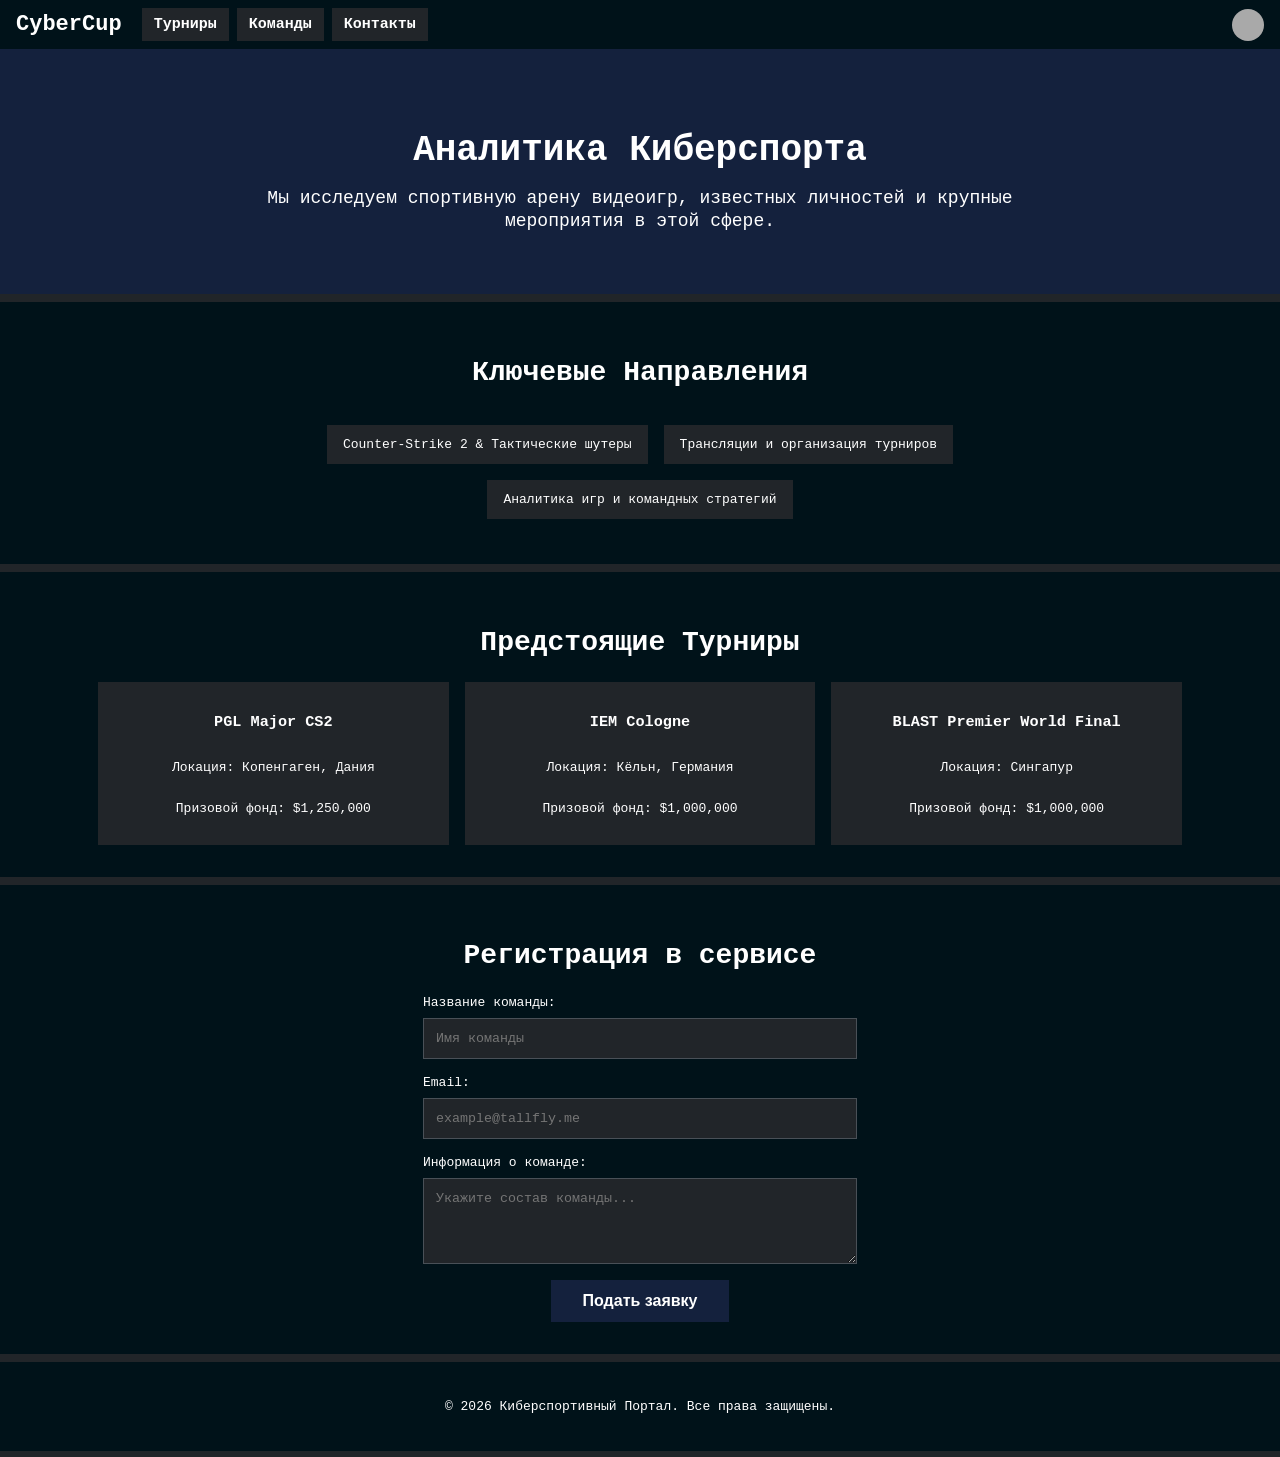
==== index.html @ 252ba39a "edited route to contact.html" ====
<!DOCTYPE html>
<html>
    <head>
        <meta charset="UTF-8">
        <meta name="viewport" content="width=device-width, initial-scale=1.0">
        <title>CyberCup</title>
        <link rel="stylesheet" href="css/style.css">
    </head>
    <body>
        <header class="navbar">
            <div class="nav-wrapper">
                <a href="index.html" class="logo">CyberCup</a>
                <nav>
                    <a class="nav-link" href="tournaments.html">Турниры</a>
                    <a class="nav-link" href="teams.html">Команды</a>
                    <a class="nav-link" href="contact.html">Контакты</a>
                </nav>
            </div>
            <div class="avatar">
                <div>&nbsp;</div>
            </div>
        </header>

        <div class="container">
            <section class="about-card">
                <div class="about-text">
                    <h1>Аналитика Киберспорта</h1>
                    <p>
                        Мы исследуем спортивную арену видеоигр, известных личностей
                        и крупные мероприятия в этой сфере.
                    </p>
                </div>
            </section>

            <section id="disciplines" class="card">
                <h2>Ключевые Направления</h2>
                <ul class="skills-list">
                    <li>Counter-Strike 2 & Тактические шутеры</li>
                    <li>Трансляции и организация турниров</li>
                    <li>Аналитика игр и командных стратегий</li>
                </ul>
            </section>

            <section id="tournaments" class="card">
                <h2>Предстоящие Турниры</h2>
                <div class="projects-grid">
                    <div class="project-card">
                        <h3>PGL Major CS2</h3>
                        <p>Локация: Копенгаген, Дания</p>
                        <p>Призовой фонд: $1,250,000</p>
                    </div>
                    <div class="project-card">
                        <h3>IEM Cologne</h3>
                        <p>Локация: Кёльн, Германия</p>
                        <p>Призовой фонд: $1,000,000</p>
                    </div>
                    <div class="project-card">
                        <h3>BLAST Premier World Final</h3>
                        <p>Локация: Сингапур</p>
                        <p>Призовой фонд: $1,000,000</p>
                    </div>
                </div>
            </section>

            <section id="contact" class="card">
                <h2>Регистрация в сервисе</h2>
                <form class="contact-form">
                    <div class="form-group">
                        <label for="name">Название команды:</label>
                        <input type="text" id="name" name="name" placeholder="Имя команды" required>
                    </div>
                    <div class="form-group">
                        <label for="email">Email:</label>
                        <input type="email" id="email" name="email" placeholder="example@tallfly.me" required>
                    </div>
                    <div class="form-group">
                        <label for="message">Информация о команде:</label>
                        <textarea id="message" name="message" rows="4" placeholder="Укажите состав команды..."></textarea>
                    </div>
                    <button type="submit" class="btn">Подать заявку</button>
                </form>
            </section>
            <footer class="footer">
                <p>&copy; 2026 Киберспортивный Портал. Все права защищены.</p>
            </footer>
        </div>
    </body>
</html>
---- css/style.css ----
*, *::before, *::after {
    box-sizing: border-box;
}

html {
    font-family: monospace;
}

body {
    background-color: #212529;
    color: white;
    margin: 0;
    overflow-x: hidden;
}

.navbar {
    display: flex;
    position: fixed;
    top: 0;
    left: 0;
    background-color: #001219;
    align-items: center;
    justify-content: space-between;
    width: 100%;
    z-index: 1000;
    padding: 8px 16px;
}

.nav-wrapper {
    display: flex;
    flex-direction: row;
    align-items: center;
    gap: 20px;
    flex-wrap: wrap;
}

.logo {
    color: white;
    text-decoration: none;
    font-size: 22px;
    font-weight: bold;
}

nav {
    display: flex;
    gap: 8px;
    flex-wrap: wrap;
}

.nav-link {
    text-decoration: none;
    background-color: #212529;
    color: white;
    font-size: 15px;
    font-weight: bold;
    padding: 8px 12px;
    transition: background-color 0.2s ease;
}

.nav-link:hover {
    background-color: #14213d;
}

.avatar {
    display: flex;
    background-color: darkgray;
    border-radius: 100%;
    min-width: 32px;
    height: 32px;
}

.container {
    display: flex;
    flex-direction: column;
    margin-top: 40px;
    gap: 8px;
    width: 100%;
}

.about-card {
    background-color: #14213d;
    color: white;
    padding: 60px 20px;
    text-align: center;
}

.about-text h1 {
    font-size: clamp(24px, 4vw, 36px);
    margin-bottom: 16px;
}

.about-text p {
    font-size: clamp(14px, 2vw, 18px);
    max-width: 750px;
    margin: 0 auto;
    line-height: 1.3;
}

.card {
    background-color: #001219;
    color: white;
    padding: 32px 16px;
    display: flex;
    flex-direction: column;
    align-items: center;
    width: 100%;
}

.card h2 {
    font-size: clamp(20px, 3vw, 28px);
    margin-bottom: 24px;
    text-align: center;
}

.projects-grid,
.tournaments-grid {
    display: grid;
    grid-template-columns: repeat(auto-fit, minmax(300px, 1fr));
    max-width: 1100px;
    width: 100%;
    gap: 16px;
    padding: 0 8px;
}

.teams-grid {
    display: grid;
    grid-template-columns: repeat(auto-fit, minmax(260px, 1fr));
    max-width: 1200px;
    width: 100%;
    gap: 16px;
    padding: 0 8px;
}

.project-card,
.tournament-card,
.team-card {
    background-color: #212529;
    color: white;
    padding: 16px;
    text-align: center;
    display: flex;
    flex-direction: column;
    justify-content: center;
    align-items: center;
}

.team-card img,
.tournament-card img {
    max-width: 100%;
    height: auto;
    object-fit: cover;
}

.skills-list {
    display: flex;
    flex-wrap: wrap;
    justify-content: center;
    gap: 16px;
    padding: 0;
    list-style: none;
    max-width: 900px;
}

.skills-list li {
    background-color: #212529;
    padding: 12px 16px;
    text-align: center;
}

.contact-form {
    display: flex;
    flex-direction: column;
    align-items: center;
    width: 100%;
}

.form-group {
    display: flex;
    flex-direction: column;
    margin-bottom: 16px;
    width: 100%;
    max-width: 450px;
    gap: 8px;
    padding: 0 8px;
}

.form-group input,
.form-group textarea {
    width: 100%;
    padding: 12px;
    border: 1px solid #495057;
    background-color: #212529;
    color: white;
    font-family: inherit;
}

.btn {
    background-color: #14213d;
    color: white;
    border: none;
    padding: 12px 32px;
    font-size: 16px;
    font-weight: bold;
    cursor: pointer;
    transition: background 0.2s ease;
}

.btn:hover {
    background-color: #1d3557;
}

.footer {
    display: flex;
    align-items: center;
    justify-content: center;
    background-color: #001219;
    color: white;
    padding: 24px 16px;
    text-align: center;
}

@media screen and (max-width: 768px) {
    .container {
        margin-top: 45px;
    }

    .navbar {
        padding: 10px 12px;
    }

    .skills-list {
        flex-direction: column;
        width: 100%;
        max-width: 320px;
    }

    .skills-list li {
        width: 100%;
    }
}

@media screen and (max-width: 480px) {
    .container {
        margin-top: 60px;
    }

    .nav-wrapper {
        justify-content: center;
        gap: 12px;
    }

    .navbar {
        justify-content: center;
        gap: 12px;
    }

    .avatar {
        display: none;
    }

    nav {
        justify-content: center;
        width: 100%;
    }

    .nav-link {
        font-size: 14px;
        padding: 6px 10px;
    }

    .projects-grid,
    .tournaments-grid,
    .teams-grid {
        grid-template-columns: 1fr;
    }
}
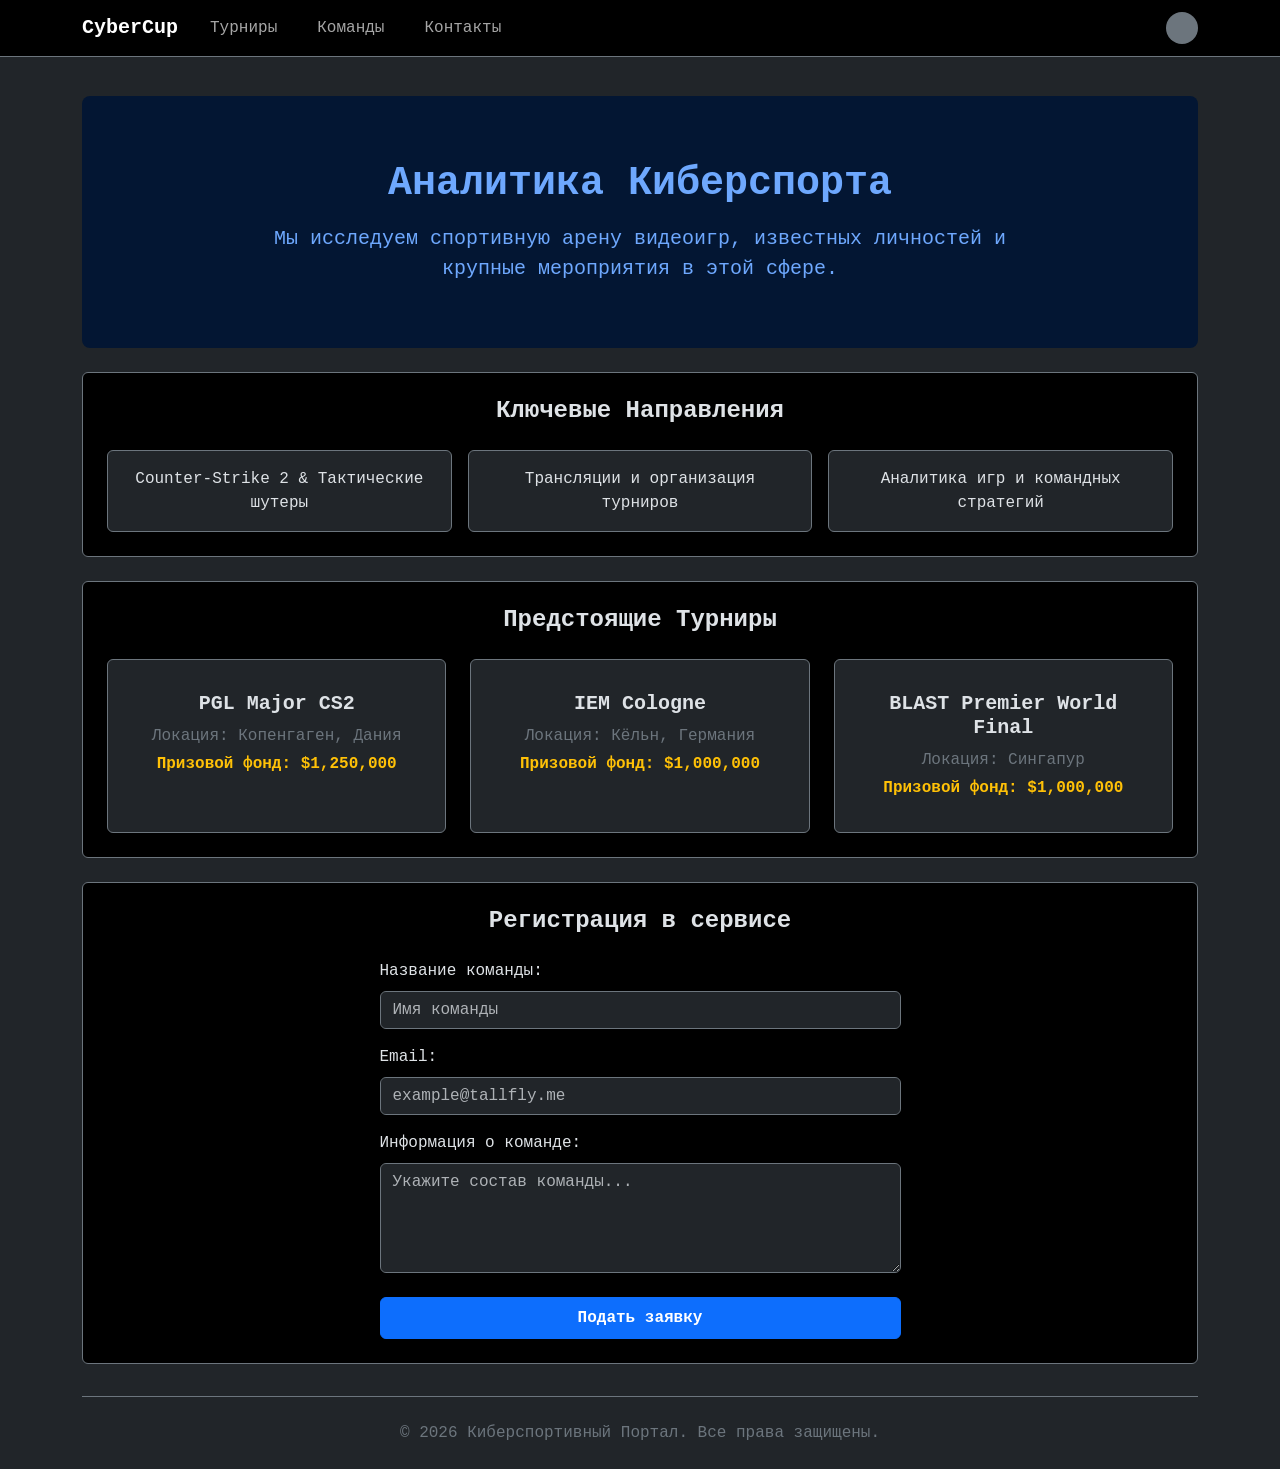
==== commit 8481ab14: "upd: bootstrap instead of css" ====
--- a/index.html
+++ b/index.html
@@ -1,88 +1,132 @@
 <!DOCTYPE html>
-<html>
-    <head>
-        <meta charset="UTF-8">
-        <meta name="viewport" content="width=device-width, initial-scale=1.0">
-        <title>CyberCup</title>
-        <link rel="stylesheet" href="css/style.css">
-    </head>
-    <body>
-        <header class="navbar">
-            <div class="nav-wrapper">
-                <a href="index.html" class="logo">CyberCup</a>
-                <nav>
-                    <a class="nav-link" href="tournaments.html">Турниры</a>
-                    <a class="nav-link" href="teams.html">Команды</a>
-                    <a class="nav-link" href="contact.html">Контакты</a>
-                </nav>
+<html lang="ru" data-bs-theme="dark">
+<head>
+    <meta charset="UTF-8">
+    <meta name="viewport" content="width=device-width, initial-scale=1.0">
+    <title>CyberCup</title>
+    <link href="https://cdn.jsdelivr.net/npm/bootstrap@5.3.3/dist/css/bootstrap.min.css" rel="stylesheet">
+    <link rel="stylesheet" href="css/style.css">
+</head>
+<body class="font-monospace bg-dark text-light">
+    <nav class="navbar navbar-expand-lg bg-black border-bottom border-secondary fixed-top">
+        <div class="container">
+            <a class="navbar-brand fw-bold tracking-wider" href="index.html">CyberCup</a>
+
+            <button class="navbar-toggler" type="button" data-bs-toggle="collapse" data-bs-target="#mainNavbar" aria-controls="mainNavbar" aria-expanded="false" aria-label="Навигация">
+                <span class="navbar-toggler-icon"></span>
+            </button>
+
+            <div class="collapse navbar-collapse" id="mainNavbar">
+                <ul class="navbar-nav me-auto mb-2 mb-lg-0 gap-lg-2">
+                    <li class="nav-item">
+                        <a class="nav-link px-3" href="tournaments.html">Турниры</a>
+                    </li>
+                    <li class="nav-item">
+                        <a class="nav-link px-3" href="teams.html">Команды</a>
+                    </li>
+                    <li class="nav-item">
+                        <a class="nav-link px-3" href="contact.html">Контакты</a>
+                    </li>
+                </ul>
+                <div class="d-none d-lg-block">
+                    <div class="rounded-circle bg-secondary" style="width: 32px; height: 32px;"></div>
+                </div>
             </div>
-            <div class="avatar">
-                <div>&nbsp;</div>
+        </div>
+    </nav>
+
+    <main class="container pt-5 mt-5 d-flex flex-column gap-4">
+        <section class="card bg-primary-subtle text-primary-emphasis border-0 py-5 px-3 text-center rounded-3">
+            <div class="card-body">
+                <h1 class="display-6 fw-bold mb-3">Аналитика Киберспорта</h1>
+                <p class="lead mx-auto mb-0" style="max-width: 750px;">
+                    Мы исследуем спортивную арену видеоигр, известных личностей и крупные мероприятия в этой сфере.
+                </p>
             </div>
-        </header>
+        </section>
 
-        <div class="container">
-            <section class="about-card">
-                <div class="about-text">
-                    <h1>Аналитика Киберспорта</h1>
-                    <p>
-                        Мы исследуем спортивную арену видеоигр, известных личностей
-                        и крупные мероприятия в этой сфере.
-                    </p>
-                </div>
-            </section>
-
-            <section id="disciplines" class="card">
-                <h2>Ключевые Направления</h2>
-                <ul class="skills-list">
-                    <li>Counter-Strike 2 & Тактические шутеры</li>
-                    <li>Трансляции и организация турниров</li>
-                    <li>Аналитика игр и командных стратегий</li>
-                </ul>
-            </section>
-
-            <section id="tournaments" class="card">
-                <h2>Предстоящие Турниры</h2>
-                <div class="projects-grid">
-                    <div class="project-card">
-                        <h3>PGL Major CS2</h3>
-                        <p>Локация: Копенгаген, Дания</p>
-                        <p>Призовой фонд: $1,250,000</p>
-                    </div>
-                    <div class="project-card">
-                        <h3>IEM Cologne</h3>
-                        <p>Локация: Кёльн, Германия</p>
-                        <p>Призовой фонд: $1,000,000</p>
-                    </div>
-                    <div class="project-card">
-                        <h3>BLAST Premier World Final</h3>
-                        <p>Локация: Сингапур</p>
-                        <p>Призовой фонд: $1,000,000</p>
+        <section id="disciplines" class="card bg-black border-secondary p-4 text-center">
+            <h2 class="h4 fw-bold mb-4">Ключевые Направления</h2>
+            <div class="row g-3 justify-content-center">
+                <div class="col-12 col-md-4">
+                    <div class="p-3 bg-dark rounded border border-secondary">
+                        Counter-Strike 2 & Тактические шутеры
                     </div>
                 </div>
-            </section>
+                <div class="col-12 col-md-4">
+                    <div class="p-3 bg-dark rounded border border-secondary">
+                        Трансляции и организация турниров
+                    </div>
+                </div>
+                <div class="col-12 col-md-4">
+                    <div class="p-3 bg-dark rounded border border-secondary">
+                        Аналитика игр и командных стратегий
+                    </div>
+                </div>
+            </div>
+        </section>
 
-            <section id="contact" class="card">
-                <h2>Регистрация в сервисе</h2>
-                <form class="contact-form">
-                    <div class="form-group">
-                        <label for="name">Название команды:</label>
-                        <input type="text" id="name" name="name" placeholder="Имя команды" required>
+        <section id="tournaments" class="card bg-black border-secondary p-4">
+            <h2 class="h4 fw-bold mb-4 text-center">Предстоящие Турниры</h2>
+            <div class="row g-4">
+                <div class="col-12 col-md-4">
+                    <div class="card bg-dark border-secondary h-100 text-center p-3">
+                        <div class="card-body">
+                            <h3 class="h5 card-title fw-bold">PGL Major CS2</h3>
+                            <p class="card-text text-secondary mb-1">Локация: Копенгаген, Дания</p>
+                            <p class="card-text fw-semibold text-warning">Призовой фонд: $1,250,000</p>
+                        </div>
                     </div>
-                    <div class="form-group">
-                        <label for="email">Email:</label>
-                        <input type="email" id="email" name="email" placeholder="example@tallfly.me" required>
+                </div>
+                <div class="col-12 col-md-4">
+                    <div class="card bg-dark border-secondary h-100 text-center p-3">
+                        <div class="card-body">
+                            <h3 class="h5 card-title fw-bold">IEM Cologne</h3>
+                            <p class="card-text text-secondary mb-1">Локация: Кёльн, Германия</p>
+                            <p class="card-text fw-semibold text-warning">Призовой фонд: $1,000,000</p>
+                        </div>
                     </div>
-                    <div class="form-group">
-                        <label for="message">Информация о команде:</label>
-                        <textarea id="message" name="message" rows="4" placeholder="Укажите состав команды..."></textarea>
+                </div>
+                <div class="col-12 col-md-4">
+                    <div class="card bg-dark border-secondary h-100 text-center p-3">
+                        <div class="card-body">
+                            <h3 class="h5 card-title fw-bold">BLAST Premier World Final</h3>
+                            <p class="card-text text-secondary mb-1">Локация: Сингапур</p>
+                            <p class="card-text fw-semibold text-warning">Призовой фонд: $1,000,000</p>
+                        </div>
                     </div>
-                    <button type="submit" class="btn">Подать заявку</button>
-                </form>
-            </section>
-            <footer class="footer">
-                <p>&copy; 2026 Киберспортивный Портал. Все права защищены.</p>
-            </footer>
-        </div>
-    </body>
+                </div>
+            </div>
+        </section>
+
+        <section id="contact" class="card bg-black border-secondary p-4">
+            <h2 class="h4 fw-bold mb-4 text-center">Регистрация в сервисе</h2>
+            <div class="row justify-content-center">
+                <div class="col-12 col-md-8 col-lg-6">
+                    <form>
+                        <div class="mb-3">
+                            <label for="name" class="form-label">Название команды:</label>
+                            <input type="text" class="form-control bg-dark text-light border-secondary" id="name" placeholder="Имя команды" required>
+                        </div>
+                        <div class="mb-3">
+                            <label for="email" class="form-label">Email:</label>
+                            <input type="email" class="form-control bg-dark text-light border-secondary" id="email" placeholder="example@tallfly.me" required>
+                        </div>
+                        <div class="mb-4">
+                            <label for="message" class="form-label">Информация о команде:</label>
+                            <textarea class="form-control bg-dark text-light border-secondary" id="message" rows="4" placeholder="Укажите состав команды..."></textarea>
+                        </div>
+                        <button type="submit" class="btn btn-primary w-100 py-2 fw-bold">Подать заявку</button>
+                    </form>
+                </div>
+            </div>
+        </section>
+
+        <footer class="text-center py-4 text-secondary border-top border-secondary mt-2">
+            <p class="mb-0">&copy; 2026 Киберспортивный Портал. Все права защищены.</p>
+        </footer>
+
+    </main>
+    <script src="https://cdn.jsdelivr.net/npm/bootstrap@5.3.3/dist/js/bootstrap.bundle.min.js"></script>
+</body>
 </html>
--- a/css/style.css
+++ b/css/style.css
@@ -1,276 +1,14 @@
-*, *::before, *::after {
-    box-sizing: border-box;
+body {
+    font-family: monospace, sans-serif;
 }
 
-html {
-    font-family: monospace;
-}
-
-body {
-    background-color: #212529;
-    color: white;
-    margin: 0;
-    overflow-x: hidden;
-}
-
-.navbar {
-    display: flex;
-    position: fixed;
-    top: 0;
-    left: 0;
-    background-color: #001219;
-    align-items: center;
-    justify-content: space-between;
-    width: 100%;
-    z-index: 1000;
-    padding: 8px 16px;
-}
-
-.nav-wrapper {
-    display: flex;
-    flex-direction: row;
-    align-items: center;
-    gap: 20px;
-    flex-wrap: wrap;
-}
-
-.logo {
-    color: white;
-    text-decoration: none;
-    font-size: 22px;
-    font-weight: bold;
-}
-
-nav {
-    display: flex;
-    gap: 8px;
-    flex-wrap: wrap;
-}
-
-.nav-link {
-    text-decoration: none;
-    background-color: #212529;
-    color: white;
-    font-size: 15px;
-    font-weight: bold;
-    padding: 8px 12px;
+.navbar .nav-link {
+    border-radius: 4px;
     transition: background-color 0.2s ease;
 }
 
-.nav-link:hover {
+.navbar .nav-link:hover,
+.navbar .nav-link.active {
     background-color: #14213d;
+    color: #fff !important;
 }
-
-.avatar {
-    display: flex;
-    background-color: darkgray;
-    border-radius: 100%;
-    min-width: 32px;
-    height: 32px;
-}
-
-.container {
-    display: flex;
-    flex-direction: column;
-    margin-top: 40px;
-    gap: 8px;
-    width: 100%;
-}
-
-.about-card {
-    background-color: #14213d;
-    color: white;
-    padding: 60px 20px;
-    text-align: center;
-}
-
-.about-text h1 {
-    font-size: clamp(24px, 4vw, 36px);
-    margin-bottom: 16px;
-}
-
-.about-text p {
-    font-size: clamp(14px, 2vw, 18px);
-    max-width: 750px;
-    margin: 0 auto;
-    line-height: 1.3;
-}
-
-.card {
-    background-color: #001219;
-    color: white;
-    padding: 32px 16px;
-    display: flex;
-    flex-direction: column;
-    align-items: center;
-    width: 100%;
-}
-
-.card h2 {
-    font-size: clamp(20px, 3vw, 28px);
-    margin-bottom: 24px;
-    text-align: center;
-}
-
-.projects-grid,
-.tournaments-grid {
-    display: grid;
-    grid-template-columns: repeat(auto-fit, minmax(300px, 1fr));
-    max-width: 1100px;
-    width: 100%;
-    gap: 16px;
-    padding: 0 8px;
-}
-
-.teams-grid {
-    display: grid;
-    grid-template-columns: repeat(auto-fit, minmax(260px, 1fr));
-    max-width: 1200px;
-    width: 100%;
-    gap: 16px;
-    padding: 0 8px;
-}
-
-.project-card,
-.tournament-card,
-.team-card {
-    background-color: #212529;
-    color: white;
-    padding: 16px;
-    text-align: center;
-    display: flex;
-    flex-direction: column;
-    justify-content: center;
-    align-items: center;
-}
-
-.team-card img,
-.tournament-card img {
-    max-width: 100%;
-    height: auto;
-    object-fit: cover;
-}
-
-.skills-list {
-    display: flex;
-    flex-wrap: wrap;
-    justify-content: center;
-    gap: 16px;
-    padding: 0;
-    list-style: none;
-    max-width: 900px;
-}
-
-.skills-list li {
-    background-color: #212529;
-    padding: 12px 16px;
-    text-align: center;
-}
-
-.contact-form {
-    display: flex;
-    flex-direction: column;
-    align-items: center;
-    width: 100%;
-}
-
-.form-group {
-    display: flex;
-    flex-direction: column;
-    margin-bottom: 16px;
-    width: 100%;
-    max-width: 450px;
-    gap: 8px;
-    padding: 0 8px;
-}
-
-.form-group input,
-.form-group textarea {
-    width: 100%;
-    padding: 12px;
-    border: 1px solid #495057;
-    background-color: #212529;
-    color: white;
-    font-family: inherit;
-}
-
-.btn {
-    background-color: #14213d;
-    color: white;
-    border: none;
-    padding: 12px 32px;
-    font-size: 16px;
-    font-weight: bold;
-    cursor: pointer;
-    transition: background 0.2s ease;
-}
-
-.btn:hover {
-    background-color: #1d3557;
-}
-
-.footer {
-    display: flex;
-    align-items: center;
-    justify-content: center;
-    background-color: #001219;
-    color: white;
-    padding: 24px 16px;
-    text-align: center;
-}
-
-@media screen and (max-width: 768px) {
-    .container {
-        margin-top: 45px;
-    }
-
-    .navbar {
-        padding: 10px 12px;
-    }
-
-    .skills-list {
-        flex-direction: column;
-        width: 100%;
-        max-width: 320px;
-    }
-
-    .skills-list li {
-        width: 100%;
-    }
-}
-
-@media screen and (max-width: 480px) {
-    .container {
-        margin-top: 60px;
-    }
-
-    .nav-wrapper {
-        justify-content: center;
-        gap: 12px;
-    }
-
-    .navbar {
-        justify-content: center;
-        gap: 12px;
-    }
-
-    .avatar {
-        display: none;
-    }
-
-    nav {
-        justify-content: center;
-        width: 100%;
-    }
-
-    .nav-link {
-        font-size: 14px;
-        padding: 6px 10px;
-    }
-
-    .projects-grid,
-    .tournaments-grid,
-    .teams-grid {
-        grid-template-columns: 1fr;
-    }
-}
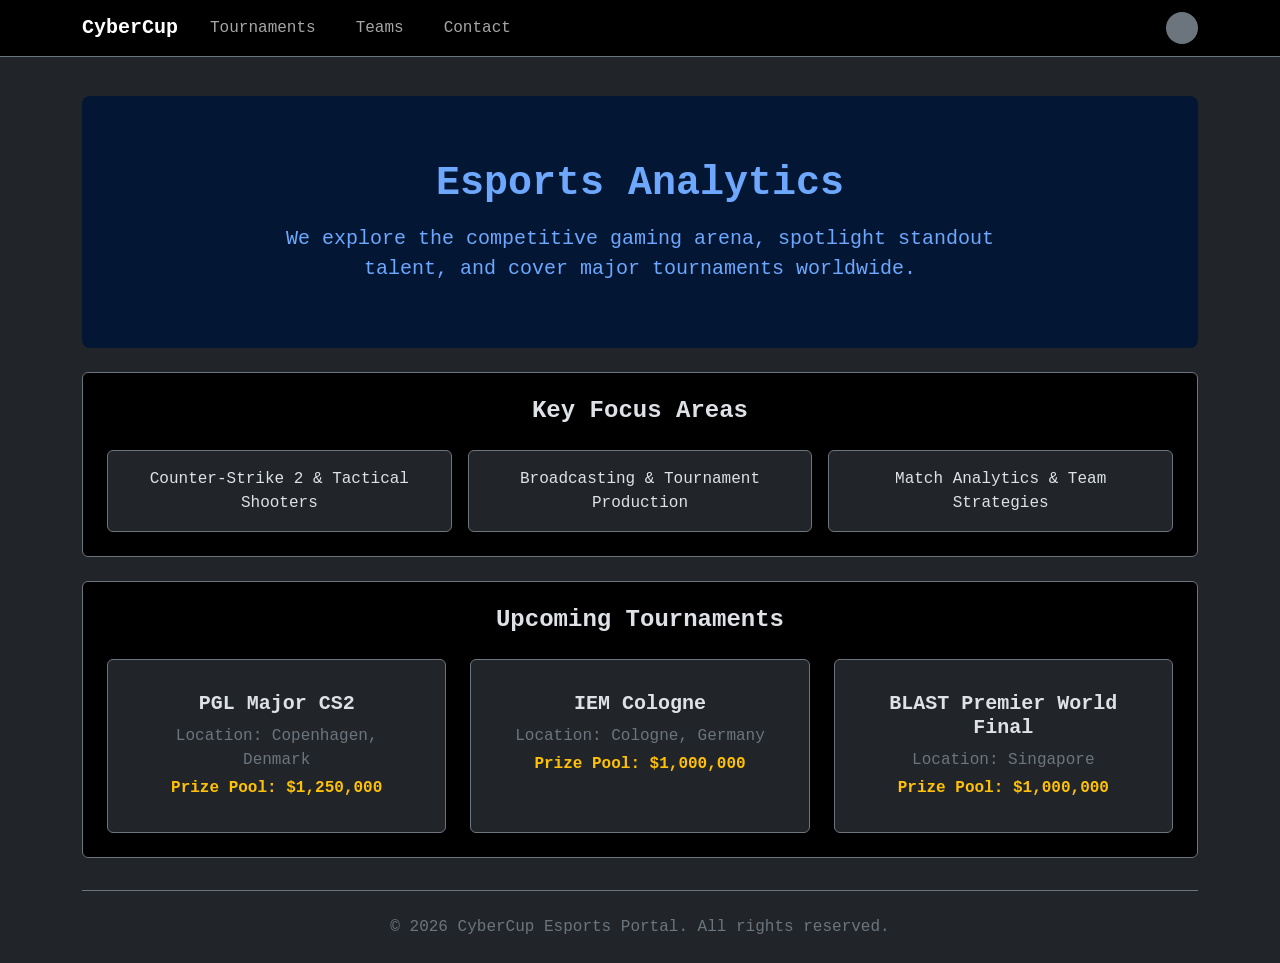
==== commit 917fbcf7: "upd: english localization" ====
--- a/index.html
+++ b/index.html
@@ -1,5 +1,5 @@
 <!DOCTYPE html>
-<html lang="ru" data-bs-theme="dark">
+<html lang="en" data-bs-theme="dark">
 <head>
     <meta charset="UTF-8">
     <meta name="viewport" content="width=device-width, initial-scale=1.0">
@@ -12,20 +12,20 @@
         <div class="container">
             <a class="navbar-brand fw-bold tracking-wider" href="index.html">CyberCup</a>
 
-            <button class="navbar-toggler" type="button" data-bs-toggle="collapse" data-bs-target="#mainNavbar" aria-controls="mainNavbar" aria-expanded="false" aria-label="Навигация">
+            <button class="navbar-toggler" type="button" data-bs-toggle="collapse" data-bs-target="#mainNavbar" aria-controls="mainNavbar" aria-expanded="false" aria-label="Toggle navigation">
                 <span class="navbar-toggler-icon"></span>
             </button>
 
             <div class="collapse navbar-collapse" id="mainNavbar">
                 <ul class="navbar-nav me-auto mb-2 mb-lg-0 gap-lg-2">
                     <li class="nav-item">
-                        <a class="nav-link px-3" href="tournaments.html">Турниры</a>
+                        <a class="nav-link px-3" href="tournaments.html">Tournaments</a>
                     </li>
                     <li class="nav-item">
-                        <a class="nav-link px-3" href="teams.html">Команды</a>
+                        <a class="nav-link px-3" href="teams.html">Teams</a>
                     </li>
                     <li class="nav-item">
-                        <a class="nav-link px-3" href="contact.html">Контакты</a>
+                        <a class="nav-link px-3" href="contact.html">Contact</a>
                     </li>
                 </ul>
                 <div class="d-none d-lg-block">
@@ -38,43 +38,43 @@
     <main class="container pt-5 mt-5 d-flex flex-column gap-4">
         <section class="card bg-primary-subtle text-primary-emphasis border-0 py-5 px-3 text-center rounded-3">
             <div class="card-body">
-                <h1 class="display-6 fw-bold mb-3">Аналитика Киберспорта</h1>
+                <h1 class="display-6 fw-bold mb-3">Esports Analytics</h1>
                 <p class="lead mx-auto mb-0" style="max-width: 750px;">
-                    Мы исследуем спортивную арену видеоигр, известных личностей и крупные мероприятия в этой сфере.
+                    We explore the competitive gaming arena, spotlight standout talent, and cover major tournaments worldwide.
                 </p>
             </div>
         </section>
 
         <section id="disciplines" class="card bg-black border-secondary p-4 text-center">
-            <h2 class="h4 fw-bold mb-4">Ключевые Направления</h2>
+            <h2 class="h4 fw-bold mb-4">Key Focus Areas</h2>
             <div class="row g-3 justify-content-center">
                 <div class="col-12 col-md-4">
                     <div class="p-3 bg-dark rounded border border-secondary">
-                        Counter-Strike 2 & Тактические шутеры
+                        Counter-Strike 2 & Tactical Shooters
                     </div>
                 </div>
                 <div class="col-12 col-md-4">
                     <div class="p-3 bg-dark rounded border border-secondary">
-                        Трансляции и организация турниров
+                        Broadcasting & Tournament Production
                     </div>
                 </div>
                 <div class="col-12 col-md-4">
                     <div class="p-3 bg-dark rounded border border-secondary">
-                        Аналитика игр и командных стратегий
+                        Match Analytics & Team Strategies
                     </div>
                 </div>
             </div>
         </section>
 
         <section id="tournaments" class="card bg-black border-secondary p-4">
-            <h2 class="h4 fw-bold mb-4 text-center">Предстоящие Турниры</h2>
+            <h2 class="h4 fw-bold mb-4 text-center">Upcoming Tournaments</h2>
             <div class="row g-4">
                 <div class="col-12 col-md-4">
                     <div class="card bg-dark border-secondary h-100 text-center p-3">
                         <div class="card-body">
                             <h3 class="h5 card-title fw-bold">PGL Major CS2</h3>
-                            <p class="card-text text-secondary mb-1">Локация: Копенгаген, Дания</p>
-                            <p class="card-text fw-semibold text-warning">Призовой фонд: $1,250,000</p>
+                            <p class="card-text text-secondary mb-1">Location: Copenhagen, Denmark</p>
+                            <p class="card-text fw-semibold text-warning">Prize Pool: $1,250,000</p>
                         </div>
                     </div>
                 </div>
@@ -82,8 +82,8 @@
                     <div class="card bg-dark border-secondary h-100 text-center p-3">
                         <div class="card-body">
                             <h3 class="h5 card-title fw-bold">IEM Cologne</h3>
-                            <p class="card-text text-secondary mb-1">Локация: Кёльн, Германия</p>
-                            <p class="card-text fw-semibold text-warning">Призовой фонд: $1,000,000</p>
+                            <p class="card-text text-secondary mb-1">Location: Cologne, Germany</p>
+                            <p class="card-text fw-semibold text-warning">Prize Pool: $1,000,000</p>
                         </div>
                     </div>
                 </div>
@@ -91,42 +91,19 @@
                     <div class="card bg-dark border-secondary h-100 text-center p-3">
                         <div class="card-body">
                             <h3 class="h5 card-title fw-bold">BLAST Premier World Final</h3>
-                            <p class="card-text text-secondary mb-1">Локация: Сингапур</p>
-                            <p class="card-text fw-semibold text-warning">Призовой фонд: $1,000,000</p>
+                            <p class="card-text text-secondary mb-1">Location: Singapore</p>
+                            <p class="card-text fw-semibold text-warning">Prize Pool: $1,000,000</p>
                         </div>
                     </div>
                 </div>
             </div>
         </section>
 
-        <section id="contact" class="card bg-black border-secondary p-4">
-            <h2 class="h4 fw-bold mb-4 text-center">Регистрация в сервисе</h2>
-            <div class="row justify-content-center">
-                <div class="col-12 col-md-8 col-lg-6">
-                    <form>
-                        <div class="mb-3">
-                            <label for="name" class="form-label">Название команды:</label>
-                            <input type="text" class="form-control bg-dark text-light border-secondary" id="name" placeholder="Имя команды" required>
-                        </div>
-                        <div class="mb-3">
-                            <label for="email" class="form-label">Email:</label>
-                            <input type="email" class="form-control bg-dark text-light border-secondary" id="email" placeholder="example@tallfly.me" required>
-                        </div>
-                        <div class="mb-4">
-                            <label for="message" class="form-label">Информация о команде:</label>
-                            <textarea class="form-control bg-dark text-light border-secondary" id="message" rows="4" placeholder="Укажите состав команды..."></textarea>
-                        </div>
-                        <button type="submit" class="btn btn-primary w-100 py-2 fw-bold">Подать заявку</button>
-                    </form>
-                </div>
-            </div>
-        </section>
+        <footer class="text-center py-4 text-secondary border-top border-secondary mt-2">
+            <p class="mb-0">&copy; 2026 CyberCup Esports Portal. All rights reserved.</p>
+        </footer>
+    </main>
 
-        <footer class="text-center py-4 text-secondary border-top border-secondary mt-2">
-            <p class="mb-0">&copy; 2026 Киберспортивный Портал. Все права защищены.</p>
-        </footer>
-
-    </main>
     <script src="https://cdn.jsdelivr.net/npm/bootstrap@5.3.3/dist/js/bootstrap.bundle.min.js"></script>
 </body>
 </html>
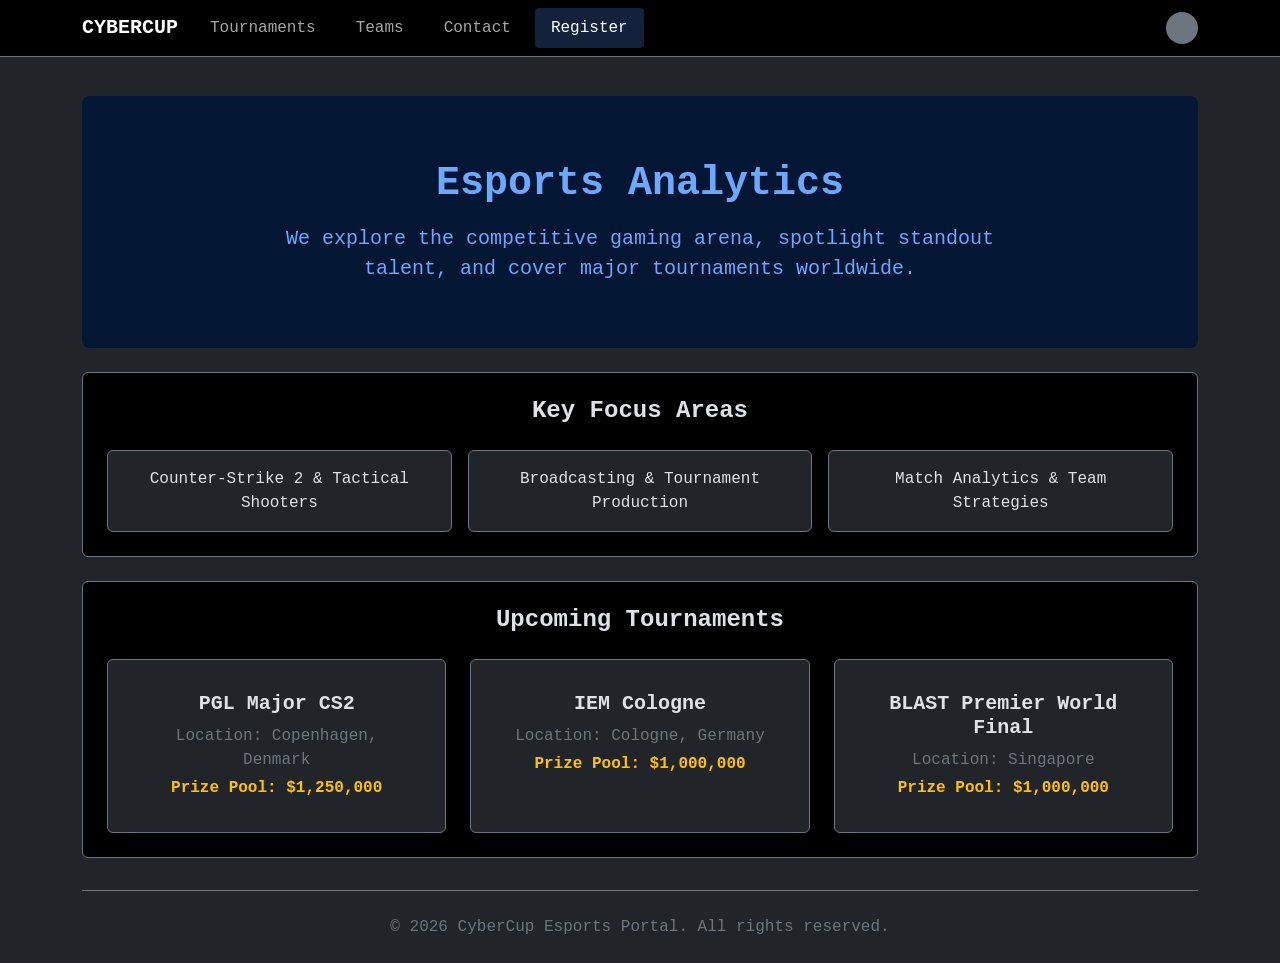
==== commit 2f3d9c3c: "upd: navbar update" ====
--- a/index.html
+++ b/index.html
@@ -10,23 +10,16 @@
 <body class="font-monospace bg-dark text-light">
     <nav class="navbar navbar-expand-lg bg-black border-bottom border-secondary fixed-top">
         <div class="container">
-            <a class="navbar-brand fw-bold tracking-wider" href="index.html">CyberCup</a>
-
+            <a class="navbar-brand fw-bold text-uppercase" href="index.html">CyberCup</a>
             <button class="navbar-toggler" type="button" data-bs-toggle="collapse" data-bs-target="#mainNavbar" aria-controls="mainNavbar" aria-expanded="false" aria-label="Toggle navigation">
                 <span class="navbar-toggler-icon"></span>
             </button>
-
             <div class="collapse navbar-collapse" id="mainNavbar">
                 <ul class="navbar-nav me-auto mb-2 mb-lg-0 gap-lg-2">
-                    <li class="nav-item">
-                        <a class="nav-link px-3" href="tournaments.html">Tournaments</a>
-                    </li>
-                    <li class="nav-item">
-                        <a class="nav-link px-3" href="teams.html">Teams</a>
-                    </li>
-                    <li class="nav-item">
-                        <a class="nav-link px-3" href="contact.html">Contact</a>
-                    </li>
+                    <li class="nav-item"><a class="nav-link px-3" href="tournaments.html">Tournaments</a></li>
+                    <li class="nav-item"><a class="nav-link px-3" href="teams.html">Teams</a></li>
+                    <li class="nav-item"><a class="nav-link px-3" href="contact.html">Contact</a></li>
+                    <li class="nav-item"><a class="nav-link active px-3" href="register.html">Register</a></li>
                 </ul>
                 <div class="d-none d-lg-block">
                     <div class="rounded-circle bg-secondary" style="width: 32px; height: 32px;"></div>
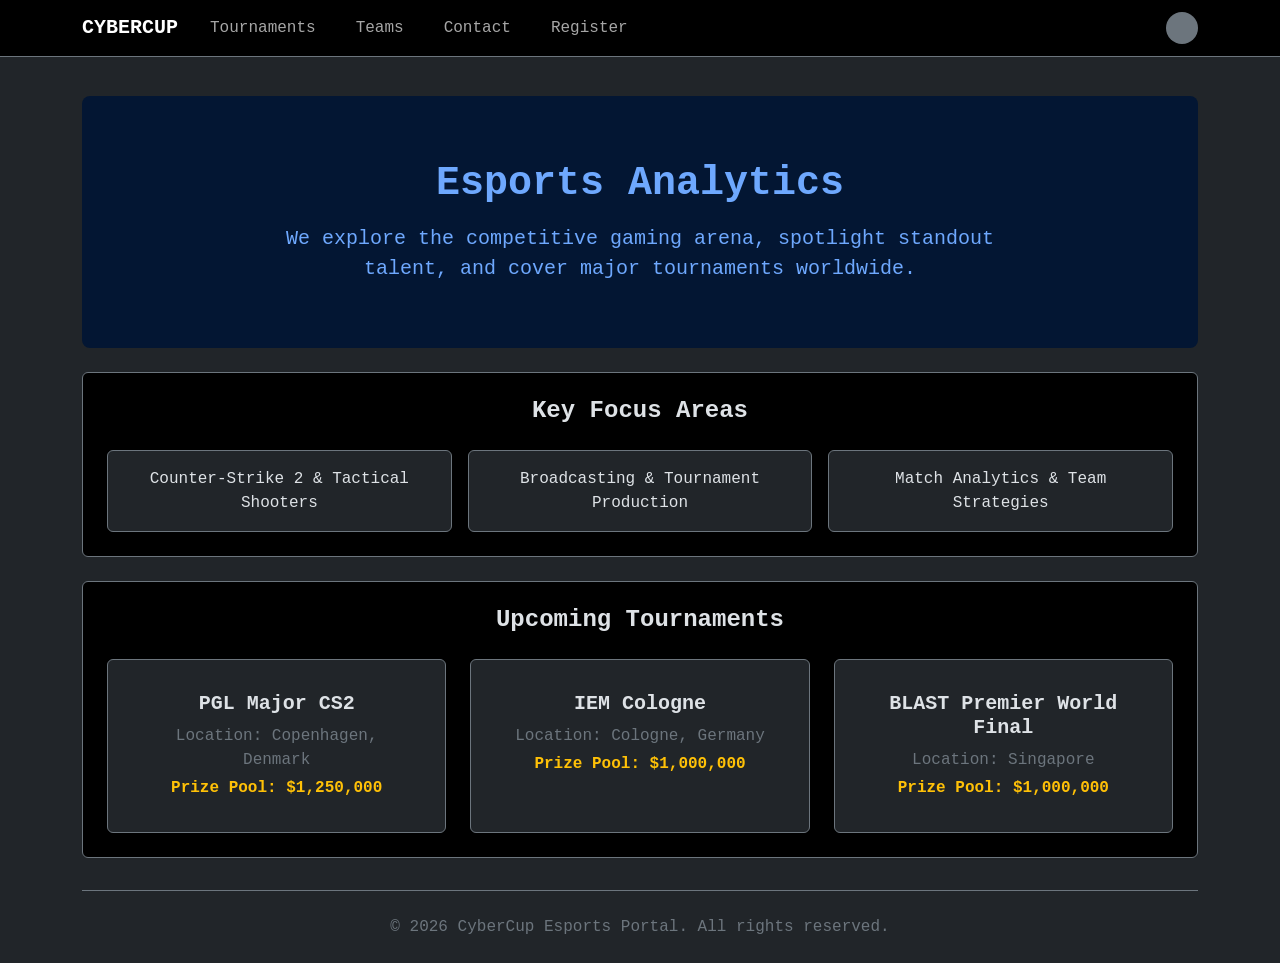
==== commit 2d8d284b: "fix: navbar highlighting" ====
--- a/index.html
+++ b/index.html
@@ -19,7 +19,7 @@
                     <li class="nav-item"><a class="nav-link px-3" href="tournaments.html">Tournaments</a></li>
                     <li class="nav-item"><a class="nav-link px-3" href="teams.html">Teams</a></li>
                     <li class="nav-item"><a class="nav-link px-3" href="contact.html">Contact</a></li>
-                    <li class="nav-item"><a class="nav-link active px-3" href="register.html">Register</a></li>
+                    <li class="nav-item"><a class="nav-link px-3" href="register.html">Register</a></li>
                 </ul>
                 <div class="d-none d-lg-block">
                     <div class="rounded-circle bg-secondary" style="width: 32px; height: 32px;"></div>
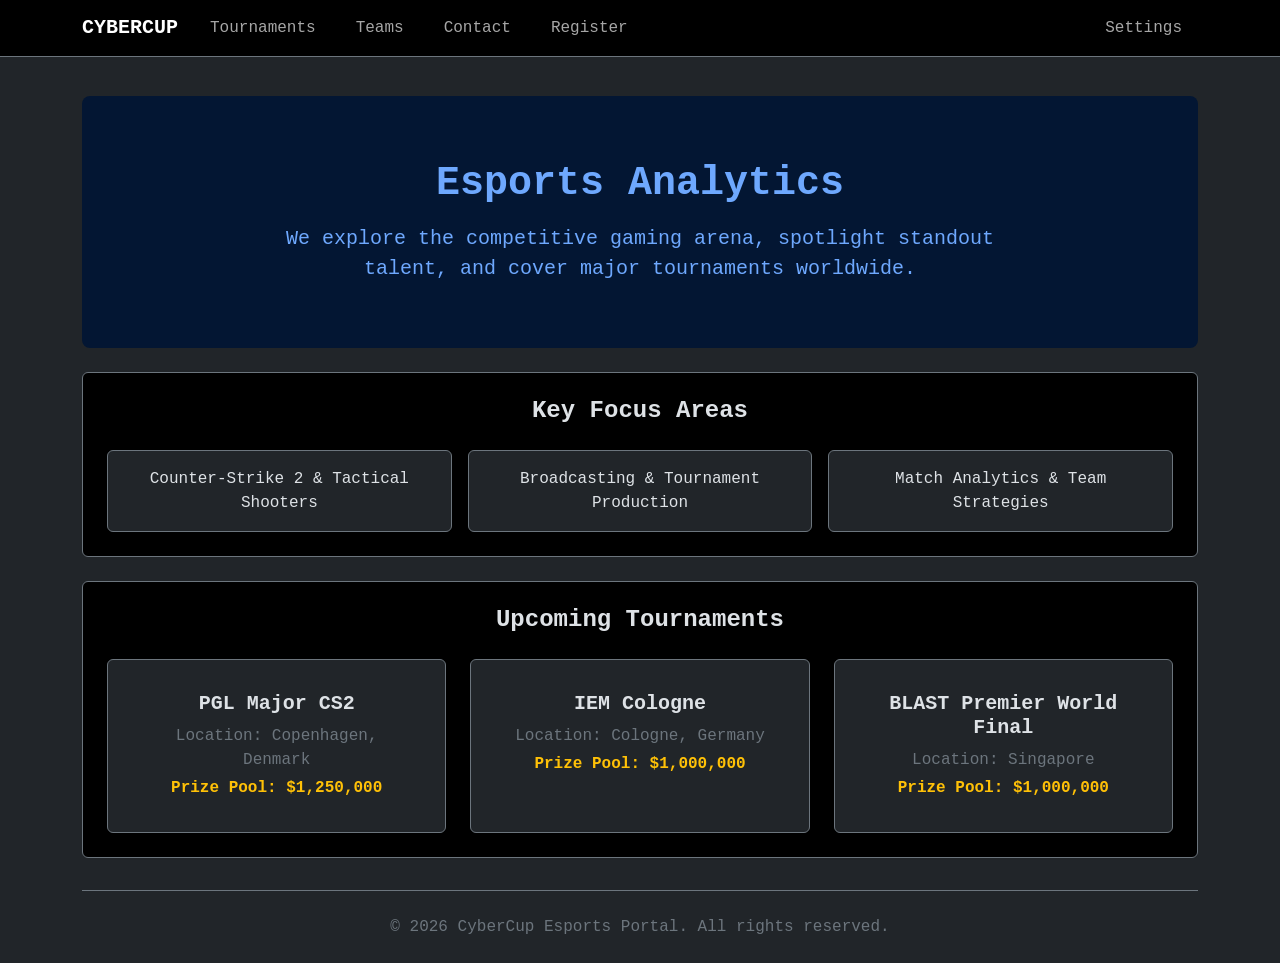
==== commit f8e533c8: "feat: settings page" ====
--- a/index.html
+++ b/index.html
@@ -21,9 +21,9 @@
                     <li class="nav-item"><a class="nav-link px-3" href="contact.html">Contact</a></li>
                     <li class="nav-item"><a class="nav-link px-3" href="register.html">Register</a></li>
                 </ul>
-                <div class="d-none d-lg-block">
-                    <div class="rounded-circle bg-secondary" style="width: 32px; height: 32px;"></div>
-                </div>
+                <ul class="navbar-nav mb-2 mb-lg-0 gap-lg-2">
+                    <li class="nav-item"><a class="nav-link px-3" href="interactive.html">Settings</a></li>
+                </ul>
             </div>
         </div>
     </nav>
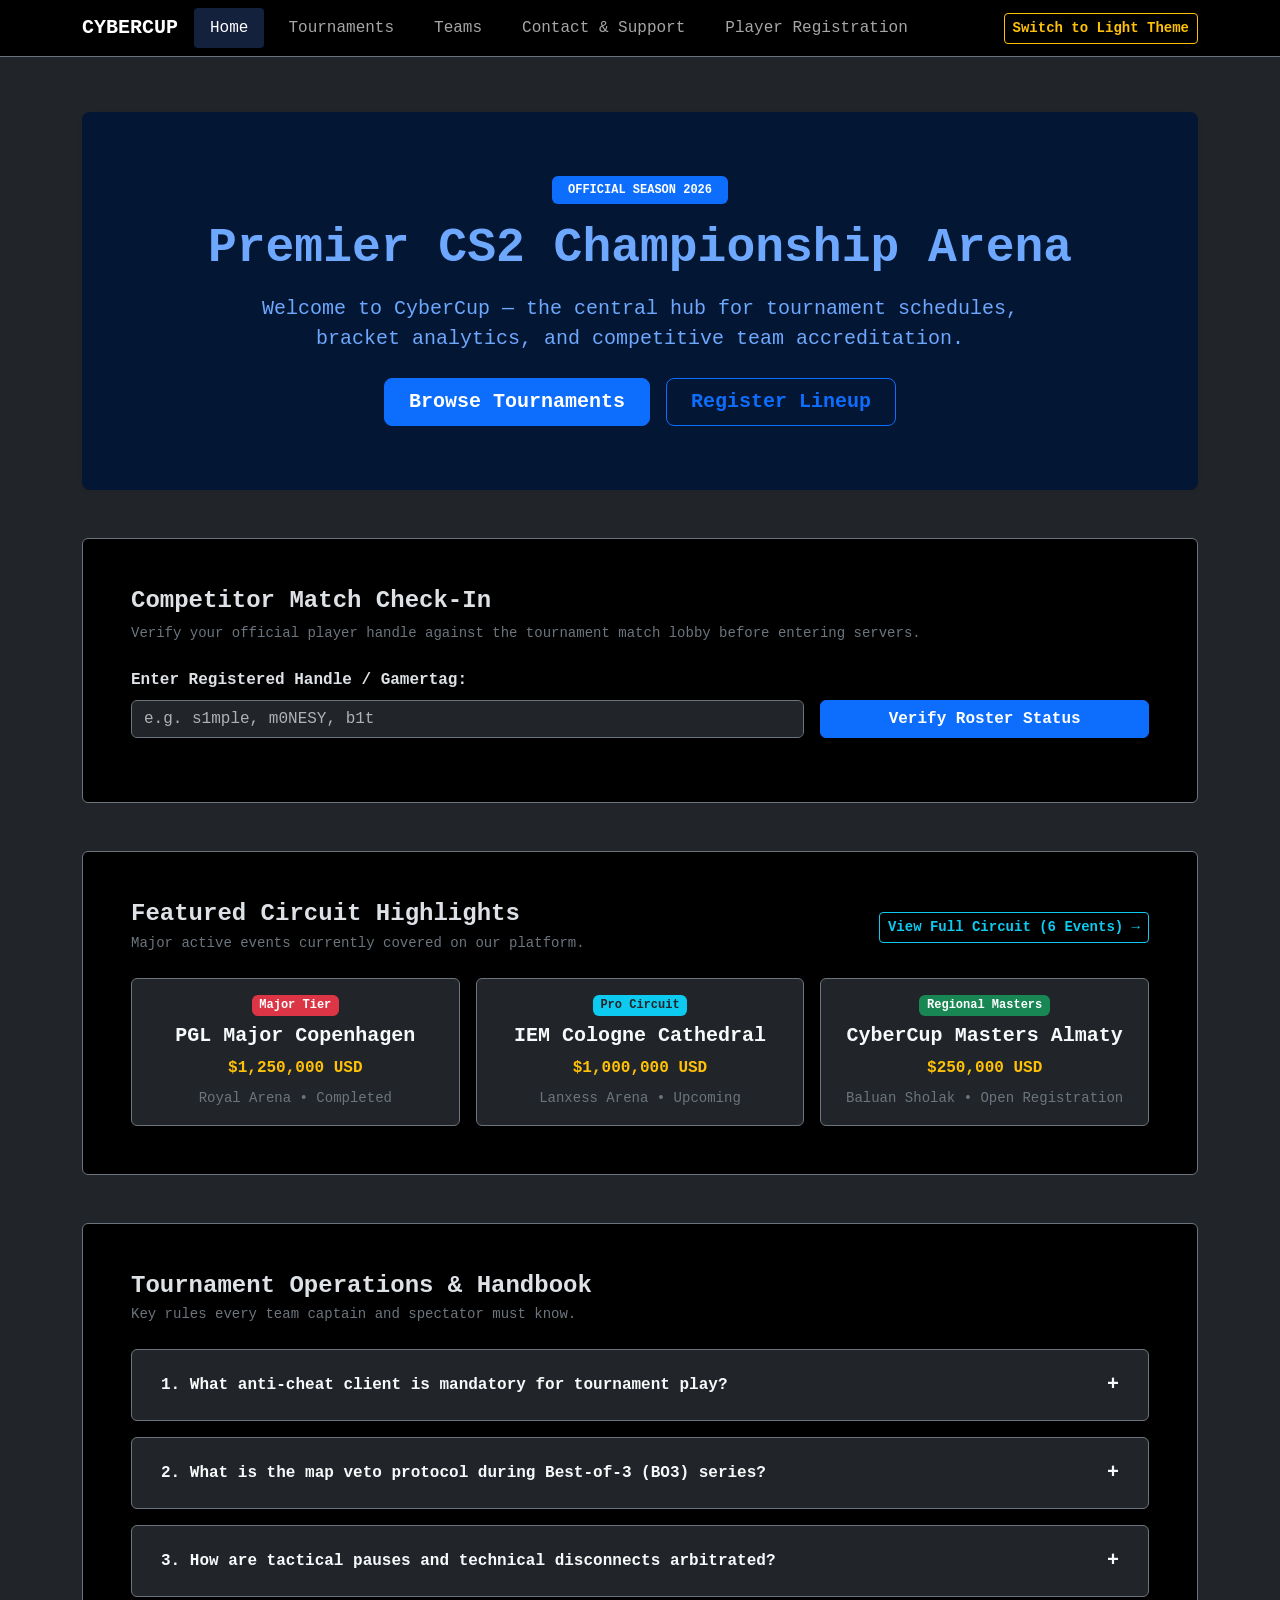
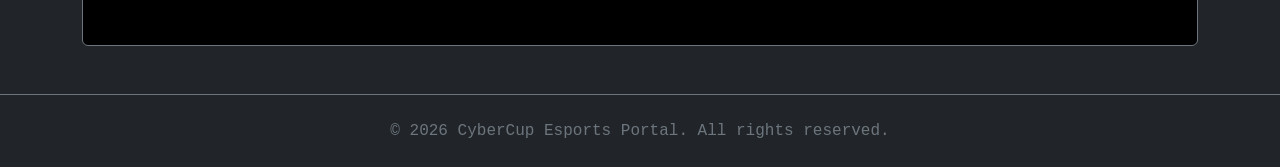
==== commit 7ce5eb29: "assignment 6" ====
--- a/index.html
+++ b/index.html
@@ -3,100 +3,152 @@
 <head>
     <meta charset="UTF-8">
     <meta name="viewport" content="width=device-width, initial-scale=1.0">
-    <title>CyberCup</title>
+    <title>CyberCup | CS2 Esports Hub</title>
     <link href="https://cdn.jsdelivr.net/npm/bootstrap@5.3.3/dist/css/bootstrap.min.css" rel="stylesheet">
     <link rel="stylesheet" href="css/style.css">
 </head>
-<body class="font-monospace bg-dark text-light">
+<body class="bg-dark text-light">
+
     <nav class="navbar navbar-expand-lg bg-black border-bottom border-secondary fixed-top">
         <div class="container">
             <a class="navbar-brand fw-bold text-uppercase" href="index.html">CyberCup</a>
-            <button class="navbar-toggler" type="button" data-bs-toggle="collapse" data-bs-target="#mainNavbar" aria-controls="mainNavbar" aria-expanded="false" aria-label="Toggle navigation">
+            <button class="navbar-toggler" type="button" data-bs-toggle="collapse" data-bs-target="#mainNavbar">
                 <span class="navbar-toggler-icon"></span>
             </button>
             <div class="collapse navbar-collapse" id="mainNavbar">
                 <ul class="navbar-nav me-auto mb-2 mb-lg-0 gap-lg-2">
+                    <li class="nav-item"><a class="nav-link active px-3" href="index.html">Home</a></li>
                     <li class="nav-item"><a class="nav-link px-3" href="tournaments.html">Tournaments</a></li>
                     <li class="nav-item"><a class="nav-link px-3" href="teams.html">Teams</a></li>
-                    <li class="nav-item"><a class="nav-link px-3" href="contact.html">Contact</a></li>
-                    <li class="nav-item"><a class="nav-link px-3" href="register.html">Register</a></li>
+                    <li class="nav-item"><a class="nav-link px-3" href="contact.html">Contact & Support</a></li>
+                    <li class="nav-item"><a class="nav-link px-3" href="register.html">Player Registration</a></li>
                 </ul>
-                <ul class="navbar-nav mb-2 mb-lg-0 gap-lg-2">
-                    <li class="nav-item"><a class="nav-link px-3" href="interactive.html">Settings</a></li>
-                </ul>
+                <button id="themeToggleBtn" type="button" class="btn btn-outline-warning btn-sm fw-bold">Switch to Light Theme</button>
             </div>
         </div>
     </nav>
 
-    <main class="container pt-5 mt-5 d-flex flex-column gap-4">
-        <section class="card bg-primary-subtle text-primary-emphasis border-0 py-5 px-3 text-center rounded-3">
+    <main class="container pt-5 mt-5 d-flex flex-column gap-5 mb-5">
+
+        <section class="card bg-primary-subtle text-primary-emphasis border-0 py-5 px-4 text-center rounded-3 shadow-sm mt-3">
             <div class="card-body">
-                <h1 class="display-6 fw-bold mb-3">Esports Analytics</h1>
-                <p class="lead mx-auto mb-0" style="max-width: 750px;">
-                    We explore the competitive gaming arena, spotlight standout talent, and cover major tournaments worldwide.
+                <span class="badge bg-primary text-uppercase px-3 py-2 mb-3">Official Season 2026</span>
+                <h1 class="display-5 fw-bold mb-3">Premier CS2 Championship Arena</h1>
+                <p class="lead mx-auto mb-4" style="max-width: 760px;">
+                    Welcome to CyberCup — the central hub for tournament schedules, bracket analytics, and competitive team accreditation.
                 </p>
+                <div class="d-flex justify-content-center gap-3 flex-wrap">
+                    <a href="tournaments.html" class="btn btn-primary btn-lg fw-bold px-4">Browse Tournaments</a>
+                    <a href="register.html" class="btn btn-outline-primary btn-lg fw-bold px-4">Register Lineup</a>
+                </div>
             </div>
         </section>
 
-        <section id="disciplines" class="card bg-black border-secondary p-4 text-center">
-            <h2 class="h4 fw-bold mb-4">Key Focus Areas</h2>
-            <div class="row g-3 justify-content-center">
+        <section class="card bg-black border-secondary p-4 p-md-5">
+            <div class="d-flex justify-content-between align-items-center mb-2 flex-wrap gap-2">
+                <h2 class="h4 fw-bold mb-0">Competitor Match Check-In</h2>
+            </div>
+            <p class="text-secondary small mb-4">Verify your official player handle against the tournament match lobby before entering servers.</p>
+
+            <div class="row g-3 align-items-center mb-3">
+                <div class="col-12 col-md-8">
+                    <label for="gamerTagInput" class="form-label fw-semibold">Enter Registered Handle / Gamertag:</label>
+                    <input type="text" id="gamerTagInput" class="form-control bg-dark text-light border-secondary" placeholder="e.g. s1mple, m0NESY, b1t">
+                </div>
+                <div class="col-12 col-md-4 align-self-end">
+                    <button type="button" id="greetSubmitBtn" class="btn btn-primary w-100 fw-bold">Verify Roster Status</button>
+                </div>
+            </div>
+
+            <div id="greetOutput" class="alert alert-secondary mb-0" role="status" style="display: none;"></div>
+        </section>
+
+        <section class="card bg-black border-secondary p-4 p-md-5">
+            <div class="d-flex justify-content-between align-items-center mb-4 flex-wrap gap-2">
+                <div>
+                    <h2 class="h4 fw-bold mb-1">Featured Circuit Highlights</h2>
+                    <p class="text-secondary small mb-0">Major active events currently covered on our platform.</p>
+                </div>
+                <a href="tournaments.html" class="btn btn-outline-info btn-sm fw-bold">View Full Circuit (6 Events) &rarr;</a>
+            </div>
+
+            <div class="row g-3">
                 <div class="col-12 col-md-4">
-                    <div class="p-3 bg-dark rounded border border-secondary">
-                        Counter-Strike 2 & Tactical Shooters
+                    <div class="card bg-dark border-secondary h-100 p-3 text-center">
+                        <span class="badge bg-danger w-auto align-self-center mb-2">Major Tier</span>
+                        <h3 class="h5 card-title fw-bold text-light">PGL Major Copenhagen</h3>
+                        <p class="text-warning fw-semibold mb-2">$1,250,000 USD</p>
+                        <p class="text-secondary small mb-0">Royal Arena • Completed</p>
                     </div>
                 </div>
                 <div class="col-12 col-md-4">
-                    <div class="p-3 bg-dark rounded border border-secondary">
-                        Broadcasting & Tournament Production
+                    <div class="card bg-dark border-secondary h-100 p-3 text-center">
+                        <span class="badge bg-info text-dark w-auto align-self-center mb-2">Pro Circuit</span>
+                        <h3 class="h5 card-title fw-bold text-light">IEM Cologne Cathedral</h3>
+                        <p class="text-warning fw-semibold mb-2">$1,000,000 USD</p>
+                        <p class="text-secondary small mb-0">Lanxess Arena • Upcoming</p>
                     </div>
                 </div>
                 <div class="col-12 col-md-4">
-                    <div class="p-3 bg-dark rounded border border-secondary">
-                        Match Analytics & Team Strategies
+                    <div class="card bg-dark border-secondary h-100 p-3 text-center">
+                        <span class="badge bg-success w-auto align-self-center mb-2">Regional Masters</span>
+                        <h3 class="h5 card-title fw-bold text-light">CyberCup Masters Almaty</h3>
+                        <p class="text-warning fw-semibold mb-2">$250,000 USD</p>
+                        <p class="text-secondary small mb-0">Baluan Sholak • Open Registration</p>
                     </div>
                 </div>
             </div>
         </section>
 
-        <section id="tournaments" class="card bg-black border-secondary p-4">
-            <h2 class="h4 fw-bold mb-4 text-center">Upcoming Tournaments</h2>
-            <div class="row g-4">
-                <div class="col-12 col-md-4">
-                    <div class="card bg-dark border-secondary h-100 text-center p-3">
-                        <div class="card-body">
-                            <h3 class="h5 card-title fw-bold">PGL Major CS2</h3>
-                            <p class="card-text text-secondary mb-1">Location: Copenhagen, Denmark</p>
-                            <p class="card-text fw-semibold text-warning">Prize Pool: $1,250,000</p>
-                        </div>
+        <section class="card bg-black border-secondary p-4 p-md-5">
+            <div class="d-flex justify-content-between align-items-center mb-4 flex-wrap gap-2">
+                <div>
+                    <h2 class="h4 fw-bold mb-1">Tournament Operations & Handbook</h2>
+                    <p class="text-secondary small mb-0">Key rules every team captain and spectator must know.</p>
+                </div>
+            </div>
+
+            <div class="d-flex flex-column gap-3">
+                <div class="border border-secondary rounded p-3 bg-dark">
+                    <button type="button" class="btn btn-link text-decoration-none text-light fw-bold w-100 text-start d-flex justify-content-between align-items-center faq-toggle" aria-expanded="false" aria-controls="faqRule1">
+                        <span>1. What anti-cheat client is mandatory for tournament play?</span>
+                        <span class="faq-icon">+</span>
+                    </button>
+                    <div id="faqRule1" class="faq-answer mt-3 pt-2 border-top border-secondary text-secondary">
+                        Competitors must run the proprietary CyberCup kernel integrity service simultaneously with Valve VAC. Configuration files and driver signatures are audited pre-match.
                     </div>
                 </div>
-                <div class="col-12 col-md-4">
-                    <div class="card bg-dark border-secondary h-100 text-center p-3">
-                        <div class="card-body">
-                            <h3 class="h5 card-title fw-bold">IEM Cologne</h3>
-                            <p class="card-text text-secondary mb-1">Location: Cologne, Germany</p>
-                            <p class="card-text fw-semibold text-warning">Prize Pool: $1,000,000</p>
-                        </div>
+
+                <div class="border border-secondary rounded p-3 bg-dark">
+                    <button type="button" class="btn btn-link text-decoration-none text-light fw-bold w-100 text-start d-flex justify-content-between align-items-center faq-toggle" aria-expanded="false" aria-controls="faqRule2">
+                        <span>2. What is the map veto protocol during Best-of-3 (BO3) series?</span>
+                        <span class="faq-icon">+</span>
+                    </button>
+                    <div id="faqRule2" class="faq-answer mt-3 pt-2 border-top border-secondary text-secondary">
+                        Seeded Team A bans, Team B bans, Team A picks Map 1, Team B picks Map 2, Team A bans, Team B bans, and the final remaining map serves as the decider.
                     </div>
                 </div>
-                <div class="col-12 col-md-4">
-                    <div class="card bg-dark border-secondary h-100 text-center p-3">
-                        <div class="card-body">
-                            <h3 class="h5 card-title fw-bold">BLAST Premier World Final</h3>
-                            <p class="card-text text-secondary mb-1">Location: Singapore</p>
-                            <p class="card-text fw-semibold text-warning">Prize Pool: $1,000,000</p>
-                        </div>
+
+                <div class="border border-secondary rounded p-3 bg-dark">
+                    <button type="button" class="btn btn-link text-decoration-none text-light fw-bold w-100 text-start d-flex justify-content-between align-items-center faq-toggle" aria-expanded="false" aria-controls="faqRule3">
+                        <span>3. How are tactical pauses and technical disconnects arbitrated?</span>
+                        <span class="faq-icon">+</span>
+                    </button>
+                    <div id="faqRule3" class="faq-answer mt-3 pt-2 border-top border-secondary text-secondary">
+                        Each squad is granted four 30-second tactical pauses. Technical pauses allow up to 10 accumulated minutes per match upon admin verification.
                     </div>
                 </div>
             </div>
         </section>
 
-        <footer class="text-center py-4 text-secondary border-top border-secondary mt-2">
-            <p class="mb-0">&copy; 2026 CyberCup Esports Portal. All rights reserved.</p>
-        </footer>
     </main>
 
+    <footer class="footer text-center py-4 text-secondary border-top border-secondary">
+        <p class="mb-0">&copy; 2026 CyberCup Esports Portal. All rights reserved.</p>
+    </footer>
+
+    <script src="https://code.jquery.com/jquery-3.7.1.min.js"></script>
     <script src="https://cdn.jsdelivr.net/npm/bootstrap@5.3.3/dist/js/bootstrap.bundle.min.js"></script>
+    <script src="js/main.js"></script>
 </body>
 </html>
--- a/css/style.css
+++ b/css/style.css
@@ -1,14 +1,72 @@
 body {
-    font-family: monospace, sans-serif;
+    font-family: monospace, -apple-system, BlinkMacSystemFont, "Segoe UI", Roboto, sans-serif;
+    transition: background-color 0.25s ease, color 0.25s ease;
+}
+
+body.light-theme {
+    background-color: #f8f9fa !important;
+    color: #121416 !important;
+}
+
+body.light-theme .navbar,
+body.light-theme .card,
+body.light-theme .footer {
+    background-color: #ffffff !important;
+    color: #121416 !important;
+    border-color: #dee2e6 !important;
+}
+
+body.light-theme .form-control,
+body.light-theme .form-select {
+    background-color: #ffffff !important;
+    color: #121416 !important;
+    border-color: #ced4da !important;
+}
+
+body.light-theme .list-group-item {
+    background-color: #ffffff !important;
+    color: #121416 !important;
+    border-color: #dee2e6 !important;
+}
+
+a:focus-visible,
+button:focus-visible,
+input:focus-visible,
+select:focus-visible,
+textarea:focus-visible {
+    outline: 3px solid #ffc107 !important;
+    outline-offset: 2px !important;
 }
 
 .navbar .nav-link {
     border-radius: 4px;
-    transition: background-color 0.2s ease;
+    transition: background-color 0.2s ease, color 0.2s ease;
 }
 
 .navbar .nav-link:hover,
 .navbar .nav-link.active {
     background-color: #14213d;
-    color: #fff !important;
+    color: #ffffff !important;
 }
+
+body.light-theme .navbar .nav-link:hover,
+body.light-theme .navbar .nav-link.active {
+    background-color: #0d6efd;
+    color: #ffffff !important;
+}
+
+.faq-toggle .faq-icon {
+    font-size: 1.25rem;
+    line-height: 1;
+    transition: transform 0.2s ease;
+}
+
+.faq-answer {
+    display: none;
+}
+
+.category-filter-btn.active {
+    background-color: #0d6efd !important;
+    color: #ffffff !important;
+    border-color: #0d6efd !important;
+}
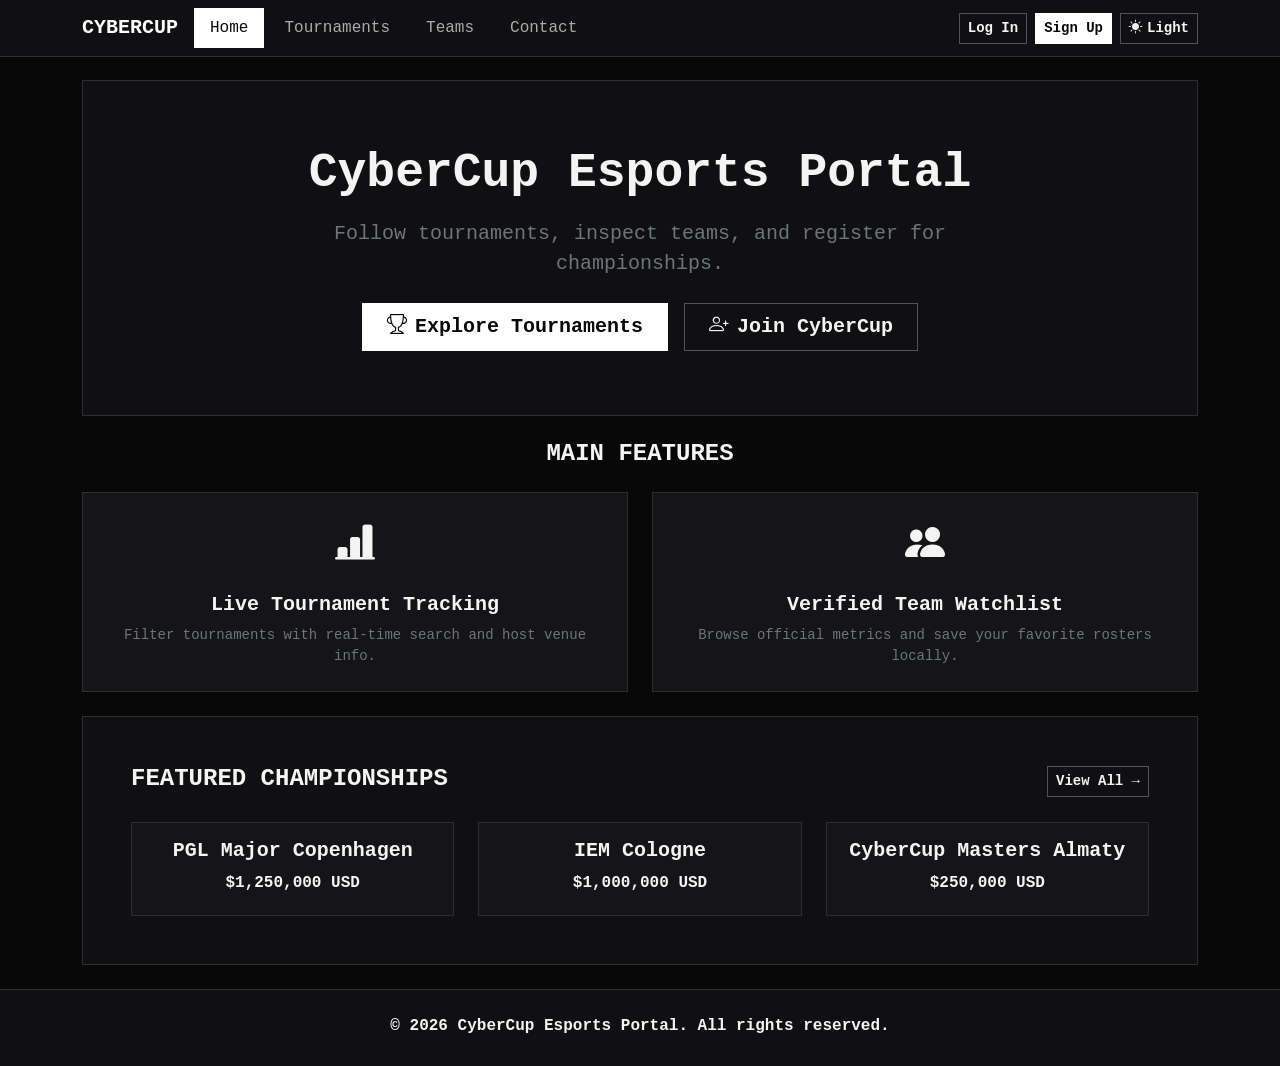
==== commit 2ab0076b: "final exam version" ====
--- a/index.html
+++ b/index.html
@@ -3,152 +3,109 @@
 <head>
     <meta charset="UTF-8">
     <meta name="viewport" content="width=device-width, initial-scale=1.0">
-    <title>CyberCup | CS2 Esports Hub</title>
-    <link href="https://cdn.jsdelivr.net/npm/bootstrap@5.3.3/dist/css/bootstrap.min.css" rel="stylesheet">
+    <title>CyberCup | CS2 Esports Portal</title>
+    <link href="https://cdn.jsdelivr.net/npm/bootstrap@5.3.9/dist/css/bootstrap.min.css" rel="stylesheet">
+    <link href="https://cdn.jsdelivr.net/npm/bootstrap-icons@1.13.2/font/bootstrap-icons.min.css" rel="stylesheet">
     <link rel="stylesheet" href="css/style.css">
 </head>
-<body class="bg-dark text-light">
-
-    <nav class="navbar navbar-expand-lg bg-black border-bottom border-secondary fixed-top">
+<body>
+    <nav class="navbar navbar-expand-lg cc-surface border-bottom fixed-top">
         <div class="container">
             <a class="navbar-brand fw-bold text-uppercase" href="index.html">CyberCup</a>
-            <button class="navbar-toggler" type="button" data-bs-toggle="collapse" data-bs-target="#mainNavbar">
+            <button class="navbar-toggler" type="button" data-bs-toggle="collapse" data-bs-target="#mainNavbar" aria-controls="mainNavbar" aria-expanded="false" aria-label="Toggle navigation">
                 <span class="navbar-toggler-icon"></span>
             </button>
             <div class="collapse navbar-collapse" id="mainNavbar">
-                <ul class="navbar-nav me-auto mb-2 mb-lg-0 gap-lg-2">
-                    <li class="nav-item"><a class="nav-link active px-3" href="index.html">Home</a></li>
+                <ul class="navbar-nav me-auto mb-2 mb-lg-0 gap-lg-1">
+                    <li class="nav-item"><a class="nav-link px-3" href="index.html">Home</a></li>
                     <li class="nav-item"><a class="nav-link px-3" href="tournaments.html">Tournaments</a></li>
                     <li class="nav-item"><a class="nav-link px-3" href="teams.html">Teams</a></li>
-                    <li class="nav-item"><a class="nav-link px-3" href="contact.html">Contact & Support</a></li>
-                    <li class="nav-item"><a class="nav-link px-3" href="register.html">Player Registration</a></li>
+                    <li class="nav-item"><a class="nav-link px-3" href="contact.html">Contact</a></li>
                 </ul>
-                <button id="themeToggleBtn" type="button" class="btn btn-outline-warning btn-sm fw-bold">Switch to Light Theme</button>
+                <div class="d-flex align-items-center gap-2 mt-2 mt-lg-0 flex-wrap">
+                    <a id="navLoginLink" class="btn btn-cc-outline btn-sm fw-semibold btn-animated" href="auth.html#loginSection">Log In</a>
+                    <a id="navRegisterLink" class="btn btn-cc-solid btn-sm fw-semibold btn-animated" href="auth.html#signupSection">Sign Up</a>
+                    <button id="themeToggleBtn" type="button" class="btn btn-cc-outline btn-sm fw-semibold btn-animated">
+                        <i id="themeIcon" class="bi bi-sun-fill theme-icon me-1"></i><span id="themeLabel">Light</span>
+                    </button>
+                </div>
             </div>
         </div>
     </nav>
 
-    <main class="container pt-5 mt-5 d-flex flex-column gap-5 mb-5">
-
-        <section class="card bg-primary-subtle text-primary-emphasis border-0 py-5 px-4 text-center rounded-3 shadow-sm mt-3">
+    <main class="container pt-5 mt-3 d-flex flex-column gap-4 mb-4">
+        <section class="card cc-surface border p-4 p-md-5 text-center mt-3 fade-in-up">
             <div class="card-body">
-                <span class="badge bg-primary text-uppercase px-3 py-2 mb-3">Official Season 2026</span>
-                <h1 class="display-5 fw-bold mb-3">Premier CS2 Championship Arena</h1>
-                <p class="lead mx-auto mb-4" style="max-width: 760px;">
-                    Welcome to CyberCup — the central hub for tournament schedules, bracket analytics, and competitive team accreditation.
+                <h1 class="display-5 fw-bold mb-3">CyberCup Esports Portal</h1>
+                <p class="lead mx-auto mb-4 text-secondary" style="max-width: 740px;">
+                    Follow tournaments, inspect teams, and register for championships.
                 </p>
                 <div class="d-flex justify-content-center gap-3 flex-wrap">
-                    <a href="tournaments.html" class="btn btn-primary btn-lg fw-bold px-4">Browse Tournaments</a>
-                    <a href="register.html" class="btn btn-outline-primary btn-lg fw-bold px-4">Register Lineup</a>
+                    <a href="tournaments.html" class="btn btn-cc-solid btn-lg fw-semibold btn-animated px-4">
+                        <i class="bi bi-trophy me-2"></i>Explore Tournaments
+                    </a>
+                    <a href="auth.html#signupSection" class="btn btn-cc-outline btn-lg fw-semibold btn-animated px-4">
+                        <i class="bi bi-person-plus me-2"></i>Join CyberCup
+                    </a>
                 </div>
             </div>
         </section>
-
-        <section class="card bg-black border-secondary p-4 p-md-5">
-            <div class="d-flex justify-content-between align-items-center mb-2 flex-wrap gap-2">
-                <h2 class="h4 fw-bold mb-0">Competitor Match Check-In</h2>
-            </div>
-            <p class="text-secondary small mb-4">Verify your official player handle against the tournament match lobby before entering servers.</p>
-
-            <div class="row g-3 align-items-center mb-3">
-                <div class="col-12 col-md-8">
-                    <label for="gamerTagInput" class="form-label fw-semibold">Enter Registered Handle / Gamertag:</label>
-                    <input type="text" id="gamerTagInput" class="form-control bg-dark text-light border-secondary" placeholder="e.g. s1mple, m0NESY, b1t">
-                </div>
-                <div class="col-12 col-md-4 align-self-end">
-                    <button type="button" id="greetSubmitBtn" class="btn btn-primary w-100 fw-bold">Verify Roster Status</button>
-                </div>
-            </div>
-
-            <div id="greetOutput" class="alert alert-secondary mb-0" role="status" style="display: none;"></div>
-        </section>
-
-        <section class="card bg-black border-secondary p-4 p-md-5">
-            <div class="d-flex justify-content-between align-items-center mb-4 flex-wrap gap-2">
-                <div>
-                    <h2 class="h4 fw-bold mb-1">Featured Circuit Highlights</h2>
-                    <p class="text-secondary small mb-0">Major active events currently covered on our platform.</p>
-                </div>
-                <a href="tournaments.html" class="btn btn-outline-info btn-sm fw-bold">View Full Circuit (6 Events) &rarr;</a>
-            </div>
-
-            <div class="row g-3">
-                <div class="col-12 col-md-4">
-                    <div class="card bg-dark border-secondary h-100 p-3 text-center">
-                        <span class="badge bg-danger w-auto align-self-center mb-2">Major Tier</span>
-                        <h3 class="h5 card-title fw-bold text-light">PGL Major Copenhagen</h3>
-                        <p class="text-warning fw-semibold mb-2">$1,250,000 USD</p>
-                        <p class="text-secondary small mb-0">Royal Arena • Completed</p>
+        <section class="fade-in-up">
+            <h2 class="h4 fw-bold mb-4 text-uppercase text-center">Main Features</h2>
+            <div class="row g-4">
+                <div class="col-12 col-md-6">
+                    <div class="card cc-card border h-100 p-4 text-center cc-hover-card">
+                        <i class="bi bi-bar-chart-line-fill fs-1 mb-3"></i>
+                        <h3 class="h5 fw-bold">Live Tournament Tracking</h3>
+                        <p class="text-secondary small mb-0">Filter tournaments with real-time search and host venue info.</p>
                     </div>
                 </div>
-                <div class="col-12 col-md-4">
-                    <div class="card bg-dark border-secondary h-100 p-3 text-center">
-                        <span class="badge bg-info text-dark w-auto align-self-center mb-2">Pro Circuit</span>
-                        <h3 class="h5 card-title fw-bold text-light">IEM Cologne Cathedral</h3>
-                        <p class="text-warning fw-semibold mb-2">$1,000,000 USD</p>
-                        <p class="text-secondary small mb-0">Lanxess Arena • Upcoming</p>
-                    </div>
-                </div>
-                <div class="col-12 col-md-4">
-                    <div class="card bg-dark border-secondary h-100 p-3 text-center">
-                        <span class="badge bg-success w-auto align-self-center mb-2">Regional Masters</span>
-                        <h3 class="h5 card-title fw-bold text-light">CyberCup Masters Almaty</h3>
-                        <p class="text-warning fw-semibold mb-2">$250,000 USD</p>
-                        <p class="text-secondary small mb-0">Baluan Sholak • Open Registration</p>
+                <div class="col-12 col-md-6">
+                    <div class="card cc-card border h-100 p-4 text-center cc-hover-card">
+                        <i class="bi bi-people-fill fs-1 mb-3"></i>
+                        <h3 class="h5 fw-bold">Verified Team Watchlist</h3>
+                        <p class="text-secondary small mb-0">Browse official metrics and save your favorite rosters locally.</p>
                     </div>
                 </div>
             </div>
         </section>
-
-        <section class="card bg-black border-secondary p-4 p-md-5">
+        <section class="card cc-surface border p-4 p-md-5 fade-in-up">
             <div class="d-flex justify-content-between align-items-center mb-4 flex-wrap gap-2">
                 <div>
-                    <h2 class="h4 fw-bold mb-1">Tournament Operations & Handbook</h2>
-                    <p class="text-secondary small mb-0">Key rules every team captain and spectator must know.</p>
+                    <h2 class="h4 fw-bold mb-1 text-uppercase">Featured Championships</h2>
                 </div>
+                <a href="tournaments.html" class="btn btn-cc-outline btn-sm fw-semibold btn-animated">View All &rarr;</a>
             </div>
-
-            <div class="d-flex flex-column gap-3">
-                <div class="border border-secondary rounded p-3 bg-dark">
-                    <button type="button" class="btn btn-link text-decoration-none text-light fw-bold w-100 text-start d-flex justify-content-between align-items-center faq-toggle" aria-expanded="false" aria-controls="faqRule1">
-                        <span>1. What anti-cheat client is mandatory for tournament play?</span>
-                        <span class="faq-icon">+</span>
-                    </button>
-                    <div id="faqRule1" class="faq-answer mt-3 pt-2 border-top border-secondary text-secondary">
-                        Competitors must run the proprietary CyberCup kernel integrity service simultaneously with Valve VAC. Configuration files and driver signatures are audited pre-match.
+            <div class="row g-4">
+                <div class="col-12 col-md-4">
+                    <div class="card cc-card border h-100 p-3 text-center cc-hover-card">
+                        <h3 class="h5 fw-bold">PGL Major Copenhagen</h3>
+                        <p class="fw-bold mb-1">$1,250,000 USD</p>
                     </div>
                 </div>
-
-                <div class="border border-secondary rounded p-3 bg-dark">
-                    <button type="button" class="btn btn-link text-decoration-none text-light fw-bold w-100 text-start d-flex justify-content-between align-items-center faq-toggle" aria-expanded="false" aria-controls="faqRule2">
-                        <span>2. What is the map veto protocol during Best-of-3 (BO3) series?</span>
-                        <span class="faq-icon">+</span>
-                    </button>
-                    <div id="faqRule2" class="faq-answer mt-3 pt-2 border-top border-secondary text-secondary">
-                        Seeded Team A bans, Team B bans, Team A picks Map 1, Team B picks Map 2, Team A bans, Team B bans, and the final remaining map serves as the decider.
+                <div class="col-12 col-md-4">
+                    <div class="card cc-card border h-100 p-3 text-center cc-hover-card">
+                        <h3 class="h5 fw-bold">IEM Cologne</h3>
+                        <p class="fw-bold mb-1">$1,000,000 USD</p>
                     </div>
                 </div>
-
-                <div class="border border-secondary rounded p-3 bg-dark">
-                    <button type="button" class="btn btn-link text-decoration-none text-light fw-bold w-100 text-start d-flex justify-content-between align-items-center faq-toggle" aria-expanded="false" aria-controls="faqRule3">
-                        <span>3. How are tactical pauses and technical disconnects arbitrated?</span>
-                        <span class="faq-icon">+</span>
-                    </button>
-                    <div id="faqRule3" class="faq-answer mt-3 pt-2 border-top border-secondary text-secondary">
-                        Each squad is granted four 30-second tactical pauses. Technical pauses allow up to 10 accumulated minutes per match upon admin verification.
+                <div class="col-12 col-md-4">
+                    <div class="card cc-card border h-100 p-3 text-center cc-hover-card">
+                        <h3 class="h5 fw-bold">CyberCup Masters Almaty</h3>
+                        <p class="fw-bold mb-1">$250,000 USD</p>
                     </div>
                 </div>
             </div>
         </section>
-
     </main>
 
-    <footer class="footer text-center py-4 text-secondary border-top border-secondary">
-        <p class="mb-0">&copy; 2026 CyberCup Esports Portal. All rights reserved.</p>
+    <footer class="cc-surface border-top py-4 text-center text-secondary">
+        <div class="container">
+            <p class="mb-1 fw-semibold">&copy; 2026 CyberCup Esports Portal. All rights reserved.</p>
+        </div>
     </footer>
 
-    <script src="https://code.jquery.com/jquery-3.7.1.min.js"></script>
-    <script src="https://cdn.jsdelivr.net/npm/bootstrap@5.3.3/dist/js/bootstrap.bundle.min.js"></script>
-    <script src="js/main.js"></script>
+    <script src="https://cdn.jsdelivr.net/npm/bootstrap@5.3.9/dist/js/bootstrap.bundle.min.js"></script>
+    <script src="js/script.js"></script>
 </body>
 </html>
--- a/css/style.css
+++ b/css/style.css
@@ -1,72 +1,237 @@
+*, *::before, *::after {
+    border-radius: 0 !important;
+}
+
 body {
-    font-family: monospace, -apple-system, BlinkMacSystemFont, "Segoe UI", Roboto, sans-serif;
+    font-family: "JetBrains Mono", "Fira Code", ui-monospace, SFMono-Regular, Menlo, Monaco, Consolas, monospace;
     transition: background-color 0.25s ease, color 0.25s ease;
-}
-
-body.light-theme {
-    background-color: #f8f9fa !important;
-    color: #121416 !important;
-}
-
-body.light-theme .navbar,
-body.light-theme .card,
-body.light-theme .footer {
+    min-height: 100vh;
+    display: flex;
+    flex-direction: column;
+}
+
+main {
+    flex: 1 0 auto;
+}
+
+[data-bs-theme="dark"] {
+    --bs-body-bg: #080808;
+    --bs-body-color: #f4f4f5;
+    --bs-border-color: #2e2e32;
+    --bs-secondary-color: #a1a1aa;
+}
+
+[data-bs-theme="dark"] body {
+    background-color: #080808;
+    color: #f4f4f5;
+}
+
+[data-bs-theme="dark"] .cc-surface {
+    background-color: #101012 !important;
+    border-color: #2e2e32 !important;
+    color: #f4f4f5 !important;
+}
+
+[data-bs-theme="dark"] .cc-card {
+    background-color: #151518 !important;
+    border-color: #2e2e32 !important;
+    color: #f4f4f5 !important;
+}
+
+[data-bs-theme="dark"] .form-control,
+[data-bs-theme="dark"] .form-select {
+    background-color: #0c0c0e !important;
+    border-color: #3f3f46 !important;
+    color: #ffffff !important;
+}
+
+[data-bs-theme="dark"] .form-control:focus,
+[data-bs-theme="dark"] .form-select:focus {
+    border-color: #ffffff !important;
+    box-shadow: none !important;
+}
+
+[data-bs-theme="light"] {
+    --bs-body-bg: #f4f4f5;
+    --bs-body-color: #09090b;
+    --bs-border-color: #d4d4d8;
+    --bs-secondary-color: #52525b;
+}
+
+[data-bs-theme="light"] body {
+    background-color: #f4f4f5;
+    color: #09090b;
+}
+
+[data-bs-theme="light"] .cc-surface {
     background-color: #ffffff !important;
-    color: #121416 !important;
-    border-color: #dee2e6 !important;
-}
-
-body.light-theme .form-control,
-body.light-theme .form-select {
+    border-color: #d4d4d8 !important;
+    color: #09090b !important;
+}
+
+[data-bs-theme="light"] .cc-card {
+    background-color: #fafafa !important;
+    border-color: #d4d4d8 !important;
+    color: #09090b !important;
+}
+
+[data-bs-theme="light"] .form-control,
+[data-bs-theme="light"] .form-select {
     background-color: #ffffff !important;
-    color: #121416 !important;
-    border-color: #ced4da !important;
-}
-
-body.light-theme .list-group-item {
-    background-color: #ffffff !important;
-    color: #121416 !important;
-    border-color: #dee2e6 !important;
-}
-
-a:focus-visible,
-button:focus-visible,
-input:focus-visible,
-select:focus-visible,
-textarea:focus-visible {
-    outline: 3px solid #ffc107 !important;
+    border-color: #a1a1aa !important;
+    color: #09090b !important;
+}
+
+[data-bs-theme="light"] .form-control:focus,
+[data-bs-theme="light"] .form-select:focus {
+    border-color: #09090b !important;
+    box-shadow: none !important;
+}
+
+[data-bs-theme="dark"] .btn-cc-solid {
+    background-color: #ffffff;
+    color: #09090b;
+    border: 1px solid #ffffff;
+}
+[data-bs-theme="dark"] .btn-cc-solid:hover {
+    background-color: #d4d4d8;
+    border-color: #d4d4d8;
+    color: #09090b;
+}
+
+[data-bs-theme="dark"] .btn-cc-outline {
+    background-color: transparent;
+    color: #f4f4f5;
+    border: 1px solid #52525b;
+}
+[data-bs-theme="dark"] .btn-cc-outline:hover {
+    background-color: #27272a;
+    border-color: #ffffff;
+    color: #ffffff;
+}
+
+[data-bs-theme="light"] .btn-cc-solid {
+    background-color: #09090b;
+    color: #ffffff;
+    border: 1px solid #09090b;
+}
+[data-bs-theme="light"] .btn-cc-solid:hover {
+    background-color: #27272a;
+    border-color: #27272a;
+    color: #ffffff;
+}
+
+[data-bs-theme="light"] .btn-cc-outline {
+    background-color: transparent;
+    color: #09090b;
+    border: 1px solid #a1a1aa;
+}
+[data-bs-theme="light"] .btn-cc-outline:hover {
+    background-color: #e4e4e7;
+    border-color: #09090b;
+    color: #09090b;
+}
+
+[data-bs-theme="dark"] .cc-alert {
+    background-color: #18181b;
+    color: #f4f4f5;
+    border: 1px solid #52525b;
+}
+[data-bs-theme="light"] .cc-alert {
+    background-color: #e4e4e7;
+    color: #09090b;
+    border: 1px solid #a1a1aa;
+}
+
+[data-bs-theme="dark"] a:focus-visible,
+[data-bs-theme="dark"] button:focus-visible,
+[data-bs-theme="dark"] input:focus-visible,
+[data-bs-theme="dark"] select:focus-visible,
+[data-bs-theme="dark"] textarea:focus-visible {
+    outline: 2px solid #ffffff !important;
     outline-offset: 2px !important;
 }
 
+[data-bs-theme="light"] a:focus-visible,
+[data-bs-theme="light"] button:focus-visible,
+[data-bs-theme="light"] input:focus-visible,
+[data-bs-theme="light"] select:focus-visible,
+[data-bs-theme="light"] textarea:focus-visible {
+    outline: 2px solid #09090b !important;
+    outline-offset: 2px !important;
+}
+
 .navbar .nav-link {
-    border-radius: 4px;
     transition: background-color 0.2s ease, color 0.2s ease;
 }
 
-.navbar .nav-link:hover,
-.navbar .nav-link.active {
-    background-color: #14213d;
+[data-bs-theme="dark"] .navbar .nav-link:hover,
+[data-bs-theme="dark"] .navbar .nav-link.active {
+    background-color: #ffffff;
+    color: #09090b !important;
+}
+
+[data-bs-theme="light"] .navbar .nav-link:hover,
+[data-bs-theme="light"] .navbar .nav-link.active {
+    background-color: #09090b;
     color: #ffffff !important;
 }
 
-body.light-theme .navbar .nav-link:hover,
-body.light-theme .navbar .nav-link.active {
-    background-color: #0d6efd;
-    color: #ffffff !important;
-}
-
-.faq-toggle .faq-icon {
-    font-size: 1.25rem;
-    line-height: 1;
-    transition: transform 0.2s ease;
-}
-
-.faq-answer {
-    display: none;
-}
-
-.category-filter-btn.active {
-    background-color: #0d6efd !important;
-    color: #ffffff !important;
-    border-color: #0d6efd !important;
-}
+.cc-hover-card {
+    transition: transform 0.2s ease, border-color 0.2s ease, box-shadow 0.2s ease;
+}
+
+[data-bs-theme="dark"] .cc-hover-card:hover {
+    transform: translateY(-4px);
+    border-color: #ffffff !important;
+    box-shadow: 4px 4px 0px #27272a;
+}
+
+[data-bs-theme="light"] .cc-hover-card:hover {
+    transform: translateY(-4px);
+    border-color: #09090b !important;
+    box-shadow: 4px 4px 0px #d4d4d8;
+}
+
+.btn-animated {
+    transition: transform 0.15s ease, background-color 0.15s ease;
+}
+
+.btn-animated:hover {
+    transform: translateY(-2px);
+}
+
+.theme-icon {
+    display: inline-block;
+    transition: transform 0.4s cubic-bezier(0.34, 1.56, 0.64, 1);
+}
+
+#themeToggleBtn:hover .theme-icon {
+    transform: rotate(180deg);
+}
+
+@keyframes fadeSlideUp {
+    from {
+        opacity: 0;
+        transform: translateY(10px);
+    }
+    to {
+        opacity: 1;
+        transform: translateY(0);
+    }
+}
+
+.fade-in-up {
+    animation: fadeSlideUp 0.35s ease forwards;
+}
+
+.team-logo-img {
+    width: 88px;
+    height: 88px;
+    object-fit: contain;
+    transition: transform 0.25s ease;
+}
+
+.cc-hover-card:hover .team-logo-img {
+    transform: scale(1.06);
+}
